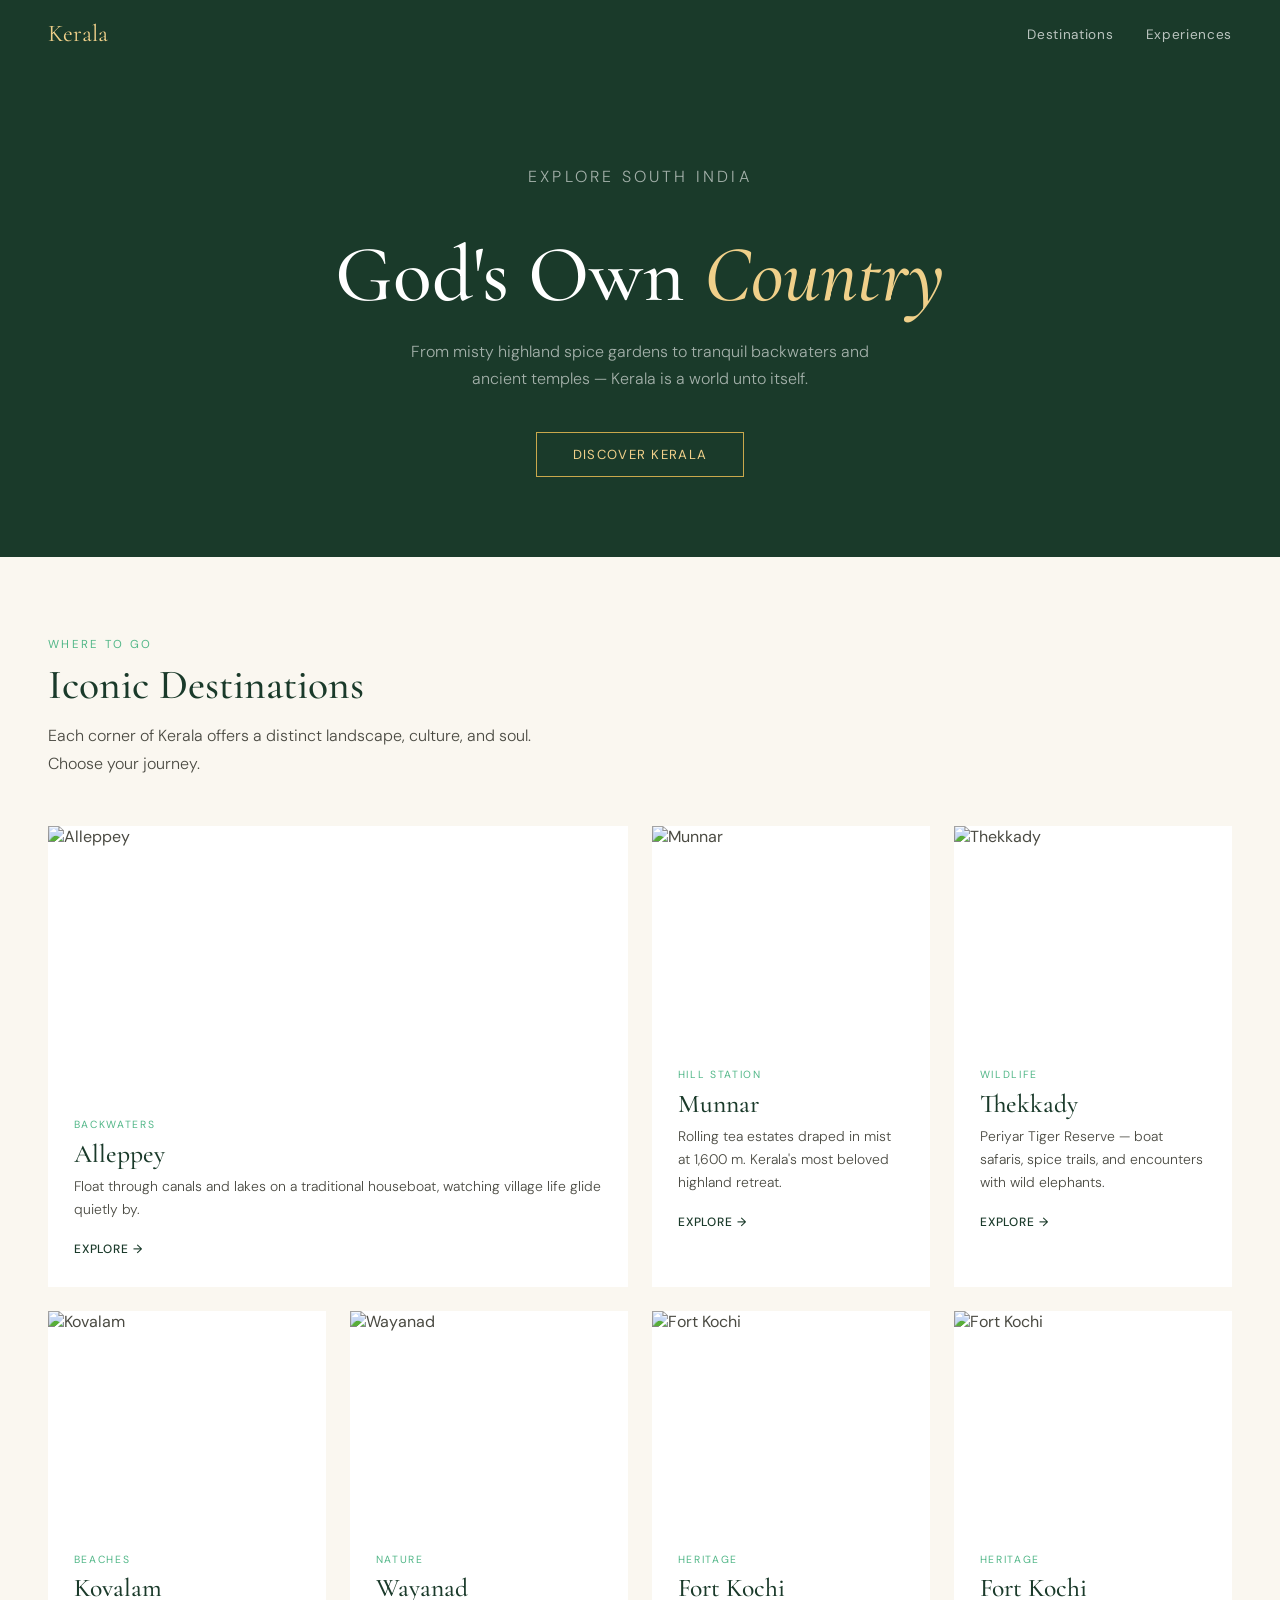
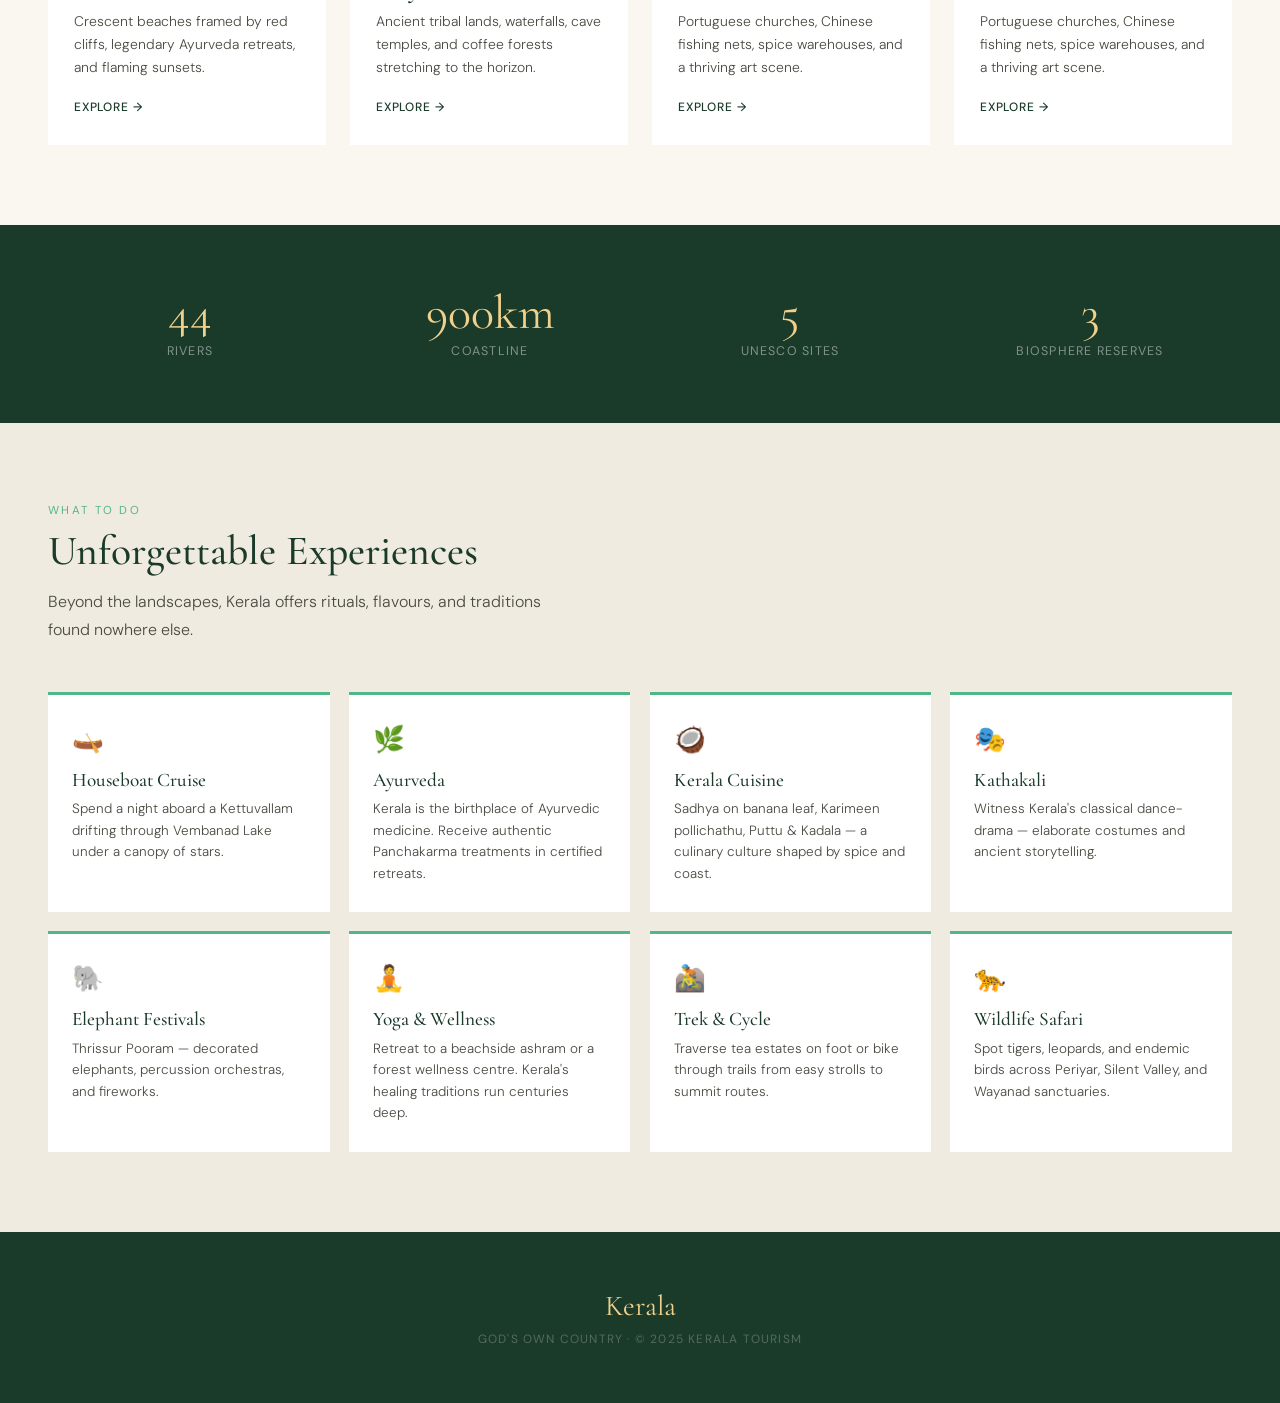
==== index.html @ 3bf25008 "changes made" ====
<!DOCTYPE html>
<html lang="en">
<head>
  <meta charset="UTF-8" />
  <meta name="viewport" content="width=device-width, initial-scale=1.0" />
  <title>Kerala Tourism</title>

  <!-- Google Fonts — two fonts used throughout the site -->
  <link href="https://fonts.googleapis.com/css2?family=Cormorant+Garamond:ital,wght@0,500;1,500&family=DM+Sans:wght@300;400;500&display=swap" rel="stylesheet" />
    <link rel="stylesheet" href="style.css">
  <link href="https://fonts.googleapis.com/css2?family=Noto+Sans+Malayalam&display=swap" rel="stylesheet">
  
</head>
<body>


<!-- ═══════════════════════════════════════════
     HOME PAGE
     Everything the user sees first.
     Hidden when a destination card is clicked.
═══════════════════════════════════════════ -->
<div id="home">

  <!-- NAVBAR ──────────────────────────────── -->
  <nav class="navbar">
    <div class="logo">Kerala</div>
    <ul class="nav-links">
      <li><a href="#destinations">Destinations</a></li>
      <li><a href="#experiences">Experiences</a></li>
    </ul>
  </nav>

  <!-- HERO ─────────────────────────────────
       To change the heading text, edit the
       h1 tag below.
  ────────────────────────────────────────── -->
  <div class="hero">
    <p class="hero-label"> EXPLORE SOUTH INDIA</p>
    <h1>God's Own <em>Country</em></h1>
    <p>From misty highland spice gardens to tranquil backwaters and ancient temples — Kerala is a world unto itself.</p>
    <a href="#destinations" class="hero-btn">DISCOVER KERALA</a>
  </div>

  <!-- DESTINATIONS ─────────────────────────
       Each <a class="card"> is one place.
       onclick="open('alleppey')" links it to
       the detail page with id="alleppey".
  ────────────────────────────────────────── -->
  <div class="section" id="destinations">
    <p class="section-label">Where to go</p>
    <h2>Iconic Destinations</h2>
    <p class="section-desc">Each corner of Kerala offers a distinct landscape, culture, and soul. Choose your journey.</p>

    <div class="card-grid">

      <!-- Card 1 — Alleppey (featured, spans 2 columns) -->
      <a class="card" href="#" onclick="openDetail('alleppey'); return false;">
        <img src="https://images.unsplash.com/photo-1602216056096-3b40cc0c9944?w=900&q=80" alt="Alleppey" />
        <div class="card-text">
          <span class="card-tag">Backwaters</span>
          <h3>Alleppey</h3>
          <p>Float through canals and lakes on a traditional houseboat, watching village life glide quietly by.</p>
          <span class="card-link">Explore →</span>
        </div>
      </a>

      <!-- Card 2 — Munnar -->
      <a class="card" href="#" onclick="openDetail('munnar'); return false;">
        <img src="https://images.unsplash.com/photo-1723709431768-d749b0d814b9?q=80&w=1470&auto=format&fit=crop&ixlib=rb-4.1.0&ixid=M3wxMjA3fDB8MHxwaG90by1wYWdlfHx8fGVufDB8fHx8fA%3D%3D" alt="Munnar" />
        <div class="card-text">
          <span class="card-tag">Hill Station</span>
          <h3>Munnar</h3>
          <p>Rolling tea estates draped in mist at 1,600 m. Kerala's most beloved highland retreat.</p>
          <span class="card-link">Explore →</span>
        </div>
      </a>

      <!-- Card 3 — Thekkady -->
      <a class="card" href="#" onclick="openDetail('thekkady'); return false;">
        <img src="https://images.unsplash.com/photo-1540553016722-983e48a2cd10?w=700&q=80" alt="Thekkady" />
        <div class="card-text">
          <span class="card-tag">Wildlife</span>
          <h3>Thekkady</h3>
          <p>Periyar Tiger Reserve — boat safaris, spice trails, and encounters with wild elephants.</p>
          <span class="card-link">Explore →</span>
        </div>
      </a>

      <!-- Card 4 — Kovalam -->
      <a class="card" href="#" onclick="openDetail('kovalam'); return false;">
        <img src="https://images.unsplash.com/photo-1506905925346-21bda4d32df4?w=700&q=80" alt="Kovalam" />
        <div class="card-text">
          <span class="card-tag">Beaches</span>
          <h3>Kovalam</h3>
          <p>Crescent beaches framed by red cliffs, legendary Ayurveda retreats, and flaming sunsets.</p>
          <span class="card-link">Explore →</span>
        </div>
      </a>

      <!-- Card 5 — Wayanad -->
      <a class="card" href="#" onclick="openDetail('wayanad'); return false;">
        <img src="https://www.google.com/url?sa=t&source=web&rct=j&url=https%3A%2F%2Fwww.keralatourism.org%2Fwayanad%2Fwayanad.php&ved=0CBYQjRxqFwoTCJDWvOnbl5QDFQAAAAAdAAAAABAG&opi=89978449" alt="Wayanad" />
        <div class="card-text">
          <span class="card-tag">Nature</span>
          <h3>Wayanad</h3>
          <p>Ancient tribal lands, waterfalls, cave temples, and coffee forests stretching to the horizon.</p>
          <span class="card-link">Explore →</span>
        </div>
      </a>

      <!-- Card 6 — Fort Kochi -->
      <a class="card" href="#" onclick="openDetail('fort-kochi'); return false;">
        <img src="https://images.unsplash.com/photo-1558618666-fcd25c85cd64?w=700&q=80" alt="Fort Kochi" />
        <div class="card-text">
          <span class="card-tag">Heritage</span>
          <h3>Fort Kochi</h3>
          <p>Portuguese churches, Chinese fishing nets, spice warehouses, and a thriving art scene.</p>
          <span class="card-link">Explore →</span>
        </div>
      </a>

      <!-- New card -->
       <a class="card" href="#" onclick="openDetail('fort-kochi'); return false;">
        <img src="https://images.unsplash.com/photo-1558618666-fcd25c85cd64?w=700&q=80" alt="Fort Kochi" />
        <div class="card-text">
          <span class="card-tag">Heritage</span>
          <h3>Fort Kochi</h3>
          <p>Portuguese churches, Chinese fishing nets, spice warehouses, and a thriving art scene.</p>
          <span class="card-link">Explore →</span>
        </div>
      </a>

    </div>
  </div><!-- end #destinations -->


  <!-- STATS STRIP ──────────────────────────
       To change a stat, just edit the
       .stat-num and .stat-name text below.
  ────────────────────────────────────────── -->
  <div class="stats">
    <div>
      <div class="stat-num">44</div>
      <div class="stat-name">Rivers</div>
    </div>
    <div>
      <div class="stat-num">900km</div>
      <div class="stat-name">Coastline</div>
    </div>
    <div>
      <div class="stat-num">5</div>
      <div class="stat-name">UNESCO Sites</div>
    </div>
    <div>
      <div class="stat-num">3</div>
      <div class="stat-name">Biosphere Reserves</div>
    </div>
  </div>


  <!-- EXPERIENCES ──────────────────────────
       To add a new experience, copy one
       <div class="exp-card"> and paste it.
  ────────────────────────────────────────── -->
  <div class="section" id="experiences" style="background: var(--off-white);">
    <p class="section-label">What to do</p>
    <h2>Unforgettable Experiences</h2>
    <p class="section-desc">Beyond the landscapes, Kerala offers rituals, flavours, and traditions found nowhere else.</p>

    <div class="exp-grid">

      <div class="exp-card">
        <span class="exp-icon">🛶</span>
        <h3>Houseboat Cruise</h3>
        <p>Spend a night aboard a Kettuvallam drifting through Vembanad Lake under a canopy of stars.</p>
      </div>

      <div class="exp-card">
        <span class="exp-icon">🌿</span>
        <h3>Ayurveda</h3>
        <p>Kerala is the birthplace of Ayurvedic medicine. Receive authentic Panchakarma treatments in certified retreats.</p>
      </div>

      <div class="exp-card">
        <span class="exp-icon">🥥</span>
        <h3>Kerala Cuisine</h3>
        <p>Sadhya on banana leaf, Karimeen pollichathu, Puttu & Kadala — a culinary culture shaped by spice and coast.</p>
      </div>

      <div class="exp-card">
        <span class="exp-icon">🎭</span>
        <h3>Kathakali</h3>
        <p>Witness Kerala's classical dance-drama — elaborate costumes and ancient storytelling.</p>
      </div>

      <div class="exp-card">
        <span class="exp-icon">🐘</span>
        <h3>Elephant Festivals</h3>
        <p>Thrissur Pooram — decorated elephants, percussion orchestras, and fireworks.</p>
      </div>

      <div class="exp-card">
        <span class="exp-icon">🧘</span>
        <h3>Yoga & Wellness</h3>
        <p>Retreat to a beachside ashram or a forest wellness centre. Kerala's healing traditions run centuries deep.</p>
      </div>

      <div class="exp-card">
        <span class="exp-icon">🚵</span>
        <h3>Trek & Cycle</h3>
        <p>Traverse tea estates on foot or bike through trails from easy strolls to summit routes.</p>
      </div>

      <div class="exp-card">
        <span class="exp-icon">🐆</span>
        <h3>Wildlife Safari</h3>
        <p>Spot tigers, leopards, and endemic birds across Periyar, Silent Valley, and Wayanad sanctuaries.</p>
      </div>

    </div>
  </div><!-- end #experiences -->


  <!-- FOOTER ──────────────────────────────── -->
  <footer>
    <div class="footer-logo">Kerala</div>
    <p>God's Own Country · © 2025 Kerala Tourism</p>
  </footer>

</div><!-- end #home -->


<!-- ═══════════════════════════════════════════
     DETAIL PAGES
     One per destination. All hidden by default.
     openDetail() adds the "open" class to show one.
     closeDetail() removes it to hide it.

     HOW TO EDIT A DESTINATION:
       1. Find the <div class="detail" id="NAME"> below
       2. Change the background-image URL for a new photo
       3. Edit the heading, intro text, spec-cards, or tips
═══════════════════════════════════════════ -->


<!-- ── ALLEPPEY ── -->
<div class="detail" id="alleppey">

  <div class="detail-banner">
    <!-- Change this URL to use a different photo -->
    <div class="detail-banner-photo" style="background-image: url('https://images.unsplash.com/photo-1602216056096-3b40cc0c9944?w=1400&q=85');"></div>
    <button class="back-btn" onclick="closeDetail()">← Back</button>
    <div class="banner-text">
      <p class="banner-tag">Backwaters · Alappuzha</p>
     <span class="malayalam" data-text="ആലപ്പുഴ">Alleppey</span><br>
      <p>The Venice of the East</p>
    </div>
  </div>

  <div class="detail-content">
    <p class="detail-intro">Alleppey is Kerala's backwater jewel — a slow, shimmering world of canals, paddy fields, and coconut groves where the pace of life is governed by water. Board a traditional houseboat and let the stillness wash over you.</p>

    <h2>What makes Alleppey special</h2>

    <div class="spec-grid">

      <div class="spec-card">
        <span class="spec-icon">🛶</span>
        <h3>Houseboat Stays</h3>
        <p>Spend the night on a Kettuvallam — a rice boat converted into a floating villa with bedrooms and a sun deck.</p>
      </div>

      <div class="spec-card">
        <span class="spec-icon">🚣</span>
        <h3>Nehru Trophy Boat Race</h3>
        <p>Held every August, this iconic snake boat race draws massive crowds across Vembanad Lake.</p>
      </div>

      <div class="spec-card">
        <span class="spec-icon">🌾</span>
        <h3>Kuttanad Paddy Fields</h3>
        <p>One of the few places on earth where farming occurs below sea level. Vast emerald-green paddies.</p>
      </div>

      <div class="spec-card">
        <span class="spec-icon">🐦</span>
        <h3>Bird Watching</h3>
        <p>Pathiramanal Island in Vembanad is a sanctuary for kingfishers, egrets, and Indian darters.</p>
      </div>

      <div class="spec-card">
        <span class="spec-icon">🌅</span>
        <h3>Sunset Cruises</h3>
        <p>Drift through canals at dusk as the sky turns amber and the water mirrors a thousand shades of gold.</p>
      </div>

      <div class="spec-card">
        <span class="spec-icon">🥥</span>
        <h3>Fresh Backwater Cuisine</h3>
        <p>Karimeen pollichathu in banana leaf, fresh prawns, and coconut-laced curries are the local staples.</p>
      </div>

    </div>

    <div class="tips-box">
      <h3>Travel Tips</h3>
      <ul>
        <li>Best time: October to February. August is great for the Nehru Trophy Boat Race.</li>
        <li>Book houseboats through ATDC for authentic, fair-priced options.</li>
        <li>Hire a country boat for narrow canals — houseboats can't reach the prettiest spots.</li>
        <li>Nearest airport: Cochin International Airport, 84 km away.</li>
      </ul>
    </div>
  </div>

</div><!-- end #alleppey -->


<!-- ── MUNNAR ── -->
<div class="detail" id="munnar">

  <div class="detail-banner">
    <div class="detail-banner-photo" style="background-image: url('https://images.unsplash.com/photo-1591609864468-5c694a9d4e1e?w=1400&q=85');"></div>
    <button class="back-btn" onclick="closeDetail()">← Back</button>
    <div class="banner-text">
      <p class="banner-tag">Hill Station · Idukki</p>
      <h1>Munnar</h1>
      <p>Where Tea Meets the Clouds</p>
    </div>
  </div>

  <div class="detail-content">
    <p class="detail-intro">Munnar sits at 1,600 metres, draped in an endless quilt of tea gardens. The cool air carries the scent of cardamom, the slopes are an impossible shade of green, and misty mornings feel almost magical.</p>

    <h2>What makes Munnar special</h2>

    <div class="spec-grid">

      <div class="spec-card">
        <span class="spec-icon">🍵</span>
        <h3>Tea Estates & Factories</h3>
        <p>Walk through KDHP tea gardens and visit working factories to see the full journey from leaf to cup.</p>
      </div>

      <div class="spec-card">
        <span class="spec-icon">🌸</span>
        <h3>Neelakurinji Blooms</h3>
        <p>Once every 12 years, the hills turn violet with Neelakurinji flowers — a truly rare sight.</p>
      </div>

      <div class="spec-card">
        <span class="spec-icon">🦌</span>
        <h3>Eravikulam National Park</h3>
        <p>Home to the endangered Nilgiri Tahr, with some of the best high-altitude trekking in South India.</p>
      </div>

      <div class="spec-card">
        <span class="spec-icon">💧</span>
        <h3>Attukal Waterfalls</h3>
        <p>Seasonal waterfalls that surge dramatically during monsoon, cutting through forested hillsides.</p>
      </div>

      <div class="spec-card">
        <span class="spec-icon">🌿</span>
        <h3>Spice Gardens</h3>
        <p>Guided tours through cardamom, pepper, and cinnamon gardens — the spices that put Kerala on the map.</p>
      </div>

      <div class="spec-card">
        <span class="spec-icon">🏕️</span>
        <h3>Top Station Viewpoint</h3>
        <p>At 1,880 m, sweeping views over the Tamil Nadu plains. On clear mornings visibility stretches for miles.</p>
      </div>

    </div>

    <div class="tips-box">
      <h3>Travel Tips</h3>
      <ul>
        <li>Best time: September to May. Avoid July–August for landslide risk.</li>
        <li>Carry a jacket — nights can drop to 8–10°C even in winter.</li>
        <li>Buy fresh tea directly from the KDHP factory shop.</li>
        <li>Nearest airport: Cochin International Airport, 130 km away.</li>
      </ul>
    </div>
  </div>

</div><!-- end #munnar -->


<!-- ── THEKKADY ── -->
<div class="detail" id="thekkady">

  <div class="detail-banner">
    <div class="detail-banner-photo" style="background-image: url('https://images.unsplash.com/photo-1540553016722-983e48a2cd10?w=1400&q=85');"></div>
    <button class="back-btn" onclick="closeDetail()">← Back</button>
    <div class="banner-text">
      <p class="banner-tag">Wildlife · Idukki</p>
      <h1>Thekkady</h1>
      <p>Into the Heart of Periyar</p>
    </div>
  </div>

  <div class="detail-content">
    <p class="detail-intro">Thekkady is the gateway to Periyar Tiger Reserve — one of India's finest wildlife sanctuaries. Dense forests, spice plantations, and the shimmering Periyar Lake all teem with life.</p>

    <h2>What makes Thekkady special</h2>

    <div class="spec-grid">

      <div class="spec-card">
        <span class="spec-icon">🐘</span>
        <h3>Periyar Lake Boat Safari</h3>
        <p>Glide through the sanctuary as elephants wade in and tigers occasionally emerge at the bank.</p>
      </div>

      <div class="spec-card">
        <span class="spec-icon">🐯</span>
        <h3>Tiger Trail Trek</h3>
        <p>An overnight trek inside the reserve with trained tribal guides — Kerala's most immersive wildlife experience.</p>
      </div>

      <div class="spec-card">
        <span class="spec-icon">🌶️</span>
        <h3>Spice Village Tours</h3>
        <p>Kumily town is Kerala's spice capital. Walk through cardamom and pepper estates with local guides.</p>
      </div>

      <div class="spec-card">
        <span class="spec-icon">🎪</span>
        <h3>Kalaripayattu Shows</h3>
        <p>Watch Kerala's ancient martial art performed live — acrobatic, hypnotic, and thousands of years old.</p>
      </div>

      <div class="spec-card">
        <span class="spec-icon">🪵</span>
        <h3>Bamboo Rafting</h3>
        <p>Float through interior forest on bamboo rafts with naturalist guides. Serene and unforgettable.</p>
      </div>

      <div class="spec-card">
        <span class="spec-icon">🐦</span>
        <h3>Birdwatching</h3>
        <p>Over 260 species recorded, including Malabar Trogon, Great Hornbill, and the Indian Pitta.</p>
      </div>

    </div>

    <div class="tips-box">
      <h3>Travel Tips</h3>
      <ul>
        <li>Book boat safaris early — the 7am slot offers the best wildlife sightings.</li>
        <li>Tiger Trail permits must be booked weeks in advance through Kerala Forest Dept.</li>
        <li>Best season: October to April.</li>
        <li>Nearest airport: Madurai (Tamil Nadu), 140 km; Cochin, 190 km.</li>
      </ul>
    </div>
  </div>

</div><!-- end #thekkady -->


<!-- ── KOVALAM ── -->
<div class="detail" id="kovalam">

  <div class="detail-banner">
    <div class="detail-banner-photo" style="background-image: url('https://images.unsplash.com/photo-1506905925346-21bda4d32df4?w=1400&q=85');"></div>
    <button class="back-btn" onclick="closeDetail()">← Back</button>
    <div class="banner-text">
      <p class="banner-tag">Beaches · Thiruvananthapuram</p>
      <h1>Kovalam</h1>
      <p>Kerala's Jewel Coast</p>
    </div>
  </div>

  <div class="detail-content">
    <p class="detail-intro">Kovalam's three crescent beaches offer calm swimming waters, dramatic red cliff sunsets, and world-class Ayurvedic wellness centres all in one place.</p>

    <h2>What makes Kovalam special</h2>

    <div class="spec-grid">

      <div class="spec-card">
        <span class="spec-icon">🌊</span>
        <h3>Lighthouse Beach</h3>
        <p>The most popular stretch, guarded by a working red-and-white lighthouse. Safe swimming and a lively promenade.</p>
      </div>

      <div class="spec-card">
        <span class="spec-icon">🌿</span>
        <h3>Ayurveda Retreats</h3>
        <p>Kerala's highest concentration of authentic Ayurvedic resorts. 7–21 day Panchakarma programmes available.</p>
      </div>

      <div class="spec-card">
        <span class="spec-icon">🏄</span>
        <h3>Surfing</h3>
        <p>November to March brings consistent swells ideal for beginner and intermediate surfers.</p>
      </div>

      <div class="spec-card">
        <span class="spec-icon">🐟</span>
        <h3>Fresh Seafood</h3>
        <p>Choose your fish from the morning catch and have it grilled at a beach shack. Kerala masala fish fry is exceptional.</p>
      </div>

      <div class="spec-card">
        <span class="spec-icon">🏛️</span>
        <h3>Padmanabhaswamy Temple</h3>
        <p>17 km away — the wealthiest temple on earth, with stunning Dravidian architecture.</p>
      </div>

      <div class="spec-card">
        <span class="spec-icon">🌅</span>
        <h3>Vizhinjam Rock Cave</h3>
        <p>8th-century rock-cut cave temple carved into a cliff face near the beach. An unexpected ancient gem.</p>
      </div>

    </div>

    <div class="tips-box">
      <h3>Travel Tips</h3>
      <ul>
        <li>Best season: October to March. Avoid monsoon — currents make swimming dangerous.</li>
        <li>Red flags on the beach mean no swimming — always follow lifeguard warnings.</li>
        <li>Book Ayurveda programmes with AYUSH-certified resorts to avoid scams.</li>
        <li>Nearest airport: Trivandrum International Airport, just 13 km away.</li>
      </ul>
    </div>
  </div>

</div><!-- end #kovalam -->


<!-- ── WAYANAD ── -->
<div class="detail" id="wayanad">

  <div class="detail-banner">
    <div class="detail-banner-photo" style="background-image: url('https://images.unsplash.com/photo-1564501049412-61c2a3083791?w=1400&q=85');"></div>
    <button class="back-btn" onclick="closeDetail()">← Back</button>
    <div class="banner-text">
      <p class="banner-tag">Nature · Northern Kerala</p>
      <span class="malayalam" data-text="വയനാട്">Wayanad</span><br>
      <p>The Green Sanctuary</p>
    </div>
  </div>

  <div class="detail-content">
    <p class="detail-intro">Wayanad is Kerala's northern secret — evergreen forests, tribal hamlets, prehistoric cave temples, cascading waterfalls, and coffee-scented air. Less touristed than Munnar, more raw, more real.</p>

    <h2>What makes Wayanad special</h2>

    <div class="spec-grid">

      <div class="spec-card">
        <span class="spec-icon">🦋</span>
        <h3>Chembra Peak Trek</h3>
        <p>Kerala's highest trekking peak at 2,100 m, famous for the heart-shaped lake near the summit.</p>
      </div>

      <div class="spec-card">
        <span class="spec-icon">🏛️</span>
        <h3>Edakkal Caves</h3>
        <p>Neolithic rock carvings 6,000 years old, etched into cave walls above a mist-shrouded valley.</p>
      </div>

      <div class="spec-card">
        <span class="spec-icon">💦</span>
        <h3>Soochipara Waterfalls</h3>
        <p>A three-tiered waterfall plunging into a natural pool surrounded by dense forest.</p>
      </div>

      <div class="spec-card">
        <span class="spec-icon">☕</span>
        <h3>Coffee & Spice Estates</h3>
        <p>Wayanad produces some of India's finest coffee. Stay in a plantation homestay and wake to fresh bloom scents.</p>
      </div>

      <div class="spec-card">
        <span class="spec-icon">🐘</span>
        <h3>Wayanad Wildlife Sanctuary</h3>
        <p>Part of one of South Asia's largest biosphere reserves. Elephant corridors cross the entire district.</p>
      </div>

      <div class="spec-card">
        <span class="spec-icon">🏡</span>
        <h3>Tribal Homestays</h3>
        <p>Stay with Kurichiya or Paniya tribal communities and learn about traditional forest knowledge and cooking.</p>
      </div>

    </div>

    <div class="tips-box">
      <h3>Travel Tips</h3>
      <ul>
        <li>Best time: October to May. Monsoon makes trails slippery but forests look extraordinary.</li>
        <li>Chembra Peak requires a forest department permit — get it at Meppadi range office early morning.</li>
        <li>Best explored by car or bike — distances between attractions are significant.</li>
        <li>Nearest airport: Calicut International Airport (Kozhikode), 85 km away.</li>
      </ul>
    </div>
  </div>

</div><!-- end #wayanad -->


<!-- ── FORT KOCHI ── -->
<div class="detail" id="fort-kochi">

  <div class="detail-banner">
    <div class="detail-banner-photo" style="background-image: url('https://images.unsplash.com/photo-1558618666-fcd25c85cd64?w=1400&q=85');"></div>
    <button class="back-btn" onclick="closeDetail()">← Back</button>
    <div class="banner-text">
      <p class="banner-tag">Heritage · Ernakulam</p>
      <h1>Fort Kochi</h1>
      <p>Where Cultures Converge</p>
    </div>
  </div>

  <div class="detail-content">
    <p class="detail-intro">Fort Kochi is Kerala's most cosmopolitan corner — a peninsula shaped by Arab, Portuguese, Dutch, and British presence. Cobbled lanes, colonial villas, ancient synagogues, Chinese fishing nets, and a world-class art scene all coexist here.</p>

    <h2>What makes Fort Kochi special</h2>

    <div class="spec-grid">

      <div class="spec-card">
        <span class="spec-icon">🎣</span>
        <h3>Chinese Fishing Nets</h3>
        <p>The iconic cantilevered nets silhouetted against Arabian Sea sunsets — the defining image of Kerala's coast.</p>
      </div>

      <div class="spec-card">
        <span class="spec-icon">⛪</span>
        <h3>St. Francis Church</h3>
        <p>India's oldest European church (1503), built by the Portuguese. Vasco da Gama was once buried here.</p>
      </div>

      <div class="spec-card">
        <span class="spec-icon">🎨</span>
        <h3>Kochi-Muziris Biennale</h3>
        <p>Asia's largest contemporary art festival, held every two years across Fort Kochi's heritage buildings.</p>
      </div>

      <div class="spec-card">
        <span class="spec-icon">🕍</span>
        <h3>Paradesi Synagogue</h3>
        <p>The oldest active synagogue in the Commonwealth (1568). Hand-painted Chinese tiles cover the floor.</p>
      </div>

      <div class="spec-card">
        <span class="spec-icon">🌶️</span>
        <h3>Spice Markets</h3>
        <p>The warehouses of Mattancherry still trade in pepper, cardamom, and cinnamon.</p>
      </div>

      <div class="spec-card">
        <span class="spec-icon">🎭</span>
        <h3>Kerala Folklore Museum</h3>
        <p>Three storeys housing over 4,000 artefacts representing Kerala's tribal, folk, and classical art heritage.</p>
      </div>

    </div>

    <div class="tips-box">
      <h3>Travel Tips</h3>
      <ul>
        <li>Best explored on foot or by rented bicycle — lanes are narrow and distances are small.</li>
        <li>Take the ferry from Ernakulam Jetty for a scenic 10-minute crossing.</li>
        <li>Kathakali performances are held nightly at Kerala Kathakali Centre — book ahead in season.</li>
        <li>Nearest airport: Cochin International Airport, 35 km away.</li>
      </ul>
    </div>
  </div>

</div><!-- end #fort-kochi -->


<!-- ═══════════════════════════════════════════
     JAVASCRIPT
     Just two functions:

     openDetail(id)
       — hides the home page
       — shows the detail page with that id

     closeDetail()
       — hides all detail pages
       — shows the home page again
═══════════════════════════════════════════ -->
<script>

  // Called when a destination card is clicked
  function openDetail(id) {
    // Hide the home page
    document.getElementById('home').classList.add('hidden');

    // Make sure all detail pages are closed first
    document.querySelectorAll('.detail').forEach(function(page) {
      page.classList.remove('open');
    });

    // Open only the one that was clicked
    document.getElementById(id).classList.add('open');

    // Jump to the top of the page
    window.scrollTo(0, 0);
  }

  // Called when the "← Back" button is clicked
  function closeDetail() {
    // Close all detail pages
    document.querySelectorAll('.detail').forEach(function(page) {
      page.classList.remove('open');
    });

    // Show the home page again
    document.getElementById('home').classList.remove('hidden');

    // Jump to the top of the page
    window.scrollTo(0, 0);
  }

</script>

</body>
</html>
---- style.css ----
/* ─────────────────────────────────────────
       COLOUR PALETTE
       Change these values to re-colour the site.
       Every colour used below comes from here.
    ───────────────────────────────────────── */
    :root {
      --dark-green : #1a3a2a;
      --light-green: #52b788;
      --gold       : #c9a84c;
      --pale-gold  : #f0d08a;
      --cream      : #faf7f0;
      --off-white  : #f0ebe0;
      --white      : #ffffff;
      --grey-text  : #4a4a42;
    }

    /* ─────────────────────────────────────────
       RESET
       Removes default browser spacing so things
       look the same in every browser.
    ───────────────────────────────────────── */
    * {
      box-sizing: border-box;
      margin: 0;
      padding: 0;
    }

    /* ─────────────────────────────────────────
       BASE STYLES
       Applied to the whole page.
    ───────────────────────────────────────── */
    body {
      font-family: 'DM Sans', sans-serif;
      background: var(--cream);
      color: var(--grey-text);
    }

    /* Makes scroll smooth haha */
    html{
      scroll-behavior: smooth;
    }

    /* All headings use the fancy serif font */
    h1, h2, h3 {
      font-family: 'Cormorant Garamond', serif;
      font-weight: 500;
      color: var(--dark-green);
    }

    /* ─────────────────────────────────────────
       NAVBAR
       The bar fixed to the top of the page.
    ───────────────────────────────────────── */
    .navbar {
      background: var(--dark-green);
      padding: 1.2rem 3rem;
      display: flex;                   /* puts logo and links side by side */
      align-items: center;
      justify-content: space-between;  /* logo on left, links on right */
    }

    /* The "Kerala" text on the left */
    .logo {
      font-family: 'Cormorant Garamond', serif;
      font-size: 1.5rem;
      color: var(--pale-gold);
    }

    /* The nav links on the right */
    .nav-links {
      list-style: none;
      display: flex;
      gap: 2rem;
    }

    .nav-links a {
      color: rgba(255, 255, 255, 0.7);
      text-decoration: none;
      font-size: 0.85rem;
      letter-spacing: 0.05em;
    }

    .nav-links a:hover {
      color: var(--pale-gold);
    }

    /* ─────────────────────────────────────────
       HERO SECTION
       The big opening banner.
    ───────────────────────────────────────── */
    .hero {
      background: var(--dark-green);
      text-align: center;
      padding: 6rem 2rem 5rem;
    }

    /* Small label above the main heading */
    .hero-label {
      font-size: 0.78rem;
      letter-spacing: 0.2em;
      color: var(--gold);
      margin-bottom: 1rem;
    }

    .hero h1 {
      font-size: 5rem;
      color: var(--white);
      line-height: 1.1;
      margin-bottom: 1.2rem;
    }

    /* The italic golden word inside the heading */
    .hero h1 em {
      font-style: italic;
      color: var(--pale-gold);
    }

    .hero p {
      color: rgba(255, 255, 255, 0.6);
      font-size: 1rem;
      font-weight: 300;
      max-width: 460px;
      margin: 0 auto 2.5rem;
      line-height: 1.7;
    }

    /* The "Discover Kerala" button */
    .hero-btn {
      display: inline-block;
      padding: 0.8rem 2.2rem;
      border: 1px solid var(--gold);
      color: var(--pale-gold);
      text-decoration: none;
      font-size: 0.82rem;
      letter-spacing: 0.1em;
    }

    .hero-btn:hover {
      background: var(--gold);
      color: var(--dark-green);
    }

    /* ─────────────────────────────────────────
       SECTION WRAPPER
       A padded box used by Destinations and
       Experiences sections.
    ───────────────────────────────────────── */
    .section {
      padding: 5rem 3rem;
    }

    /* Small green label above section headings */
    .section-label {
      font-size: 0.72rem;
      letter-spacing: 0.2em;
      text-transform: uppercase;
      color: var(--light-green);
      margin-bottom: 0.5rem;
    }

    .section h2 {
      font-size: 2.6rem;
      margin-bottom: 0.75rem;
    }

    /* The paragraph right below the section heading */
    .section-desc {
      font-size: 1rem;
      font-weight: 300;
      max-width: 500px;
      line-height: 1.75;
      margin-bottom: 3rem;
    }

    /* ─────────────────────────────────────────
       DESTINATION CARDS
       A 3-column grid of clickable place cards.
    ───────────────────────────────────────── */
    .card-grid {
      display: grid;
      grid-template-columns: repeat(4, 1fr);  /* 4 equal columns */
      gap: 1.5rem;
    }

    /* The first card spans 2 columns to look bigger / featured */
    .card-grid .card:first-child {
      grid-column: span 2;
    }

    /* Each individual card */
    .card {
      background: var(--white);
      text-decoration: none;  /* removes underline from the <a> tag */
      color: inherit;          /* uses the body text colour, not blue link colour */
      display: block;
      cursor: pointer;
      transition: transform 0.25s, box-shadow 0.25s;  /* smooth hover animation */
    }

    .card:hover {
      transform: translateY(-5px);                        /* lifts the card up */
      box-shadow: 0 16px 40px rgba(0, 0, 0, 0.12);       /* adds a shadow */
    }

    /* Photo inside each card */
    .card img {
      width: 100%;
      height: 220px;
      object-fit: cover;   /* crops the image to fill the box neatly */
      display: block;
    }

    /* The featured first card gets a taller photo */
    .card-grid .card:first-child img {
      height: 270px;
    }

    /* Text area below the photo */
    .card-text {
      padding: 1.4rem 1.6rem 1.8rem;
    }

    /* Small coloured category label e.g. "Backwaters" */
    .card-tag {
      font-size: 0.65rem;
      letter-spacing: 0.16em;
      text-transform: uppercase;
      color: var(--light-green);
      display: block;
      margin-bottom: 0.4rem;
    }

    .card-text h3 {
      font-size: 1.6rem;
      margin-bottom: 0.4rem;
    }

    .card-text p {
      font-size: 0.87rem;
      font-weight: 300;
      line-height: 1.65;
      margin-bottom: 1rem;
    }

    /* "Explore →" text at the bottom of each card */
    .card-link {
      font-size: 0.75rem;
      letter-spacing: 0.08em;
      text-transform: uppercase;
      color: var(--dark-green);
      font-weight: 500;
    }

    /* ─────────────────────────────────────────
       STATS STRIP
       The 4 numbers section between destinations
       and experiences.
    ───────────────────────────────────────── */
    .stats {
      background: var(--dark-green);
      padding: 4rem 3rem;
      display: grid;
      grid-template-columns: repeat(4, 1fr);  /* 4 equal columns */
      text-align: center;
      gap: 1rem;
    }

    .stat-num {
      font-family: 'Cormorant Garamond', serif;
      font-size: 3rem;
      color: var(--pale-gold);
      line-height: 1;
      margin-bottom: 0.4rem;
    }

    .stat-name {
      font-size: 0.78rem;
      letter-spacing: 0.1em;
      text-transform: uppercase;
      color: rgba(255, 255, 255, 0.45);
    }

    /* ─────────────────────────────────────────
       EXPERIENCE CARDS
       The 8 smaller cards in the Experiences
       section.
    ───────────────────────────────────────── */
    .exp-grid {
      display: grid;
      grid-template-columns: repeat(4, 1fr);  /* 4 columns */
      gap: 1.2rem;
    }

    .exp-card {
      background: var(--white);
      padding: 1.75rem 1.5rem;
      border-top: 3px solid var(--light-green);  /* coloured top border */
      transition: border-color 0.2s, transform 0.2s;
    }

    .exp-card:hover {
      border-color: var(--gold);
      transform: translateY(-4px);
    }

    /* The emoji icon at the top of each exp card */
    .exp-icon {
      font-size: 1.6rem;
      margin-bottom: 0.75rem;
      display: block;
    }

    .exp-card h3 {
      font-size: 1.2rem;
      margin-bottom: 0.4rem;
    }

    .exp-card p {
      font-size: 0.84rem;
      font-weight: 300;
      line-height: 1.6;
    }

    /* ─────────────────────────────────────────
       FOOTER
    ───────────────────────────────────────── */
    footer {
      background: var(--dark-green);
      text-align: center;
      padding: 3.5rem 2rem;
    }

    .footer-logo {
      font-family: 'Cormorant Garamond', serif;
      font-size: 1.8rem;
      color: var(--pale-gold);
      margin-bottom: 0.5rem;
    }

    footer p {
      font-size: 0.75rem;
      color: rgba(255, 255, 255, 0.25);
      letter-spacing: 0.1em;
      text-transform: uppercase;
    }

    /* ─────────────────────────────────────────
       DETAIL PAGES
       Hidden by default. Shown when a card is
       clicked. Each destination has one.
    ───────────────────────────────────────── */

    /* All detail pages are hidden unless they have the .open class */
    .detail {
      display: none;
    }

    .detail.open {
      display: block;
    }

    /* Big photo banner at the top of each detail page */
    .detail-banner {
      height: 55vh;
      min-height: 360px;
      position: relative;      /* needed so child elements can be positioned inside */
      display: flex;
      align-items: flex-end;   /* push text to the bottom of the banner */
      padding: 2.5rem 3rem;
    }

    /* The background photo — sits behind everything else */
    .detail-banner-photo {
      position: absolute;
      inset: 0;                         /* stretches to fill .detail-banner */
      background-size: cover;
      background-position: center;
      filter: brightness(0.5);          /* darkens the photo so text is readable */
    }

    /* Experimental */
      .malayalam {
      font-size: 2.5rem;
      position: relative;
      display: inline-block;
      overflow: hidden;
      color: rgb(254, 254, 254);
      transition: color 0.2s ease;
      padding: 0 10px; /* adds breathing room */
    }

    /* Sliding background */
    .malayalam::after {
      content: '';
      position: absolute;
      left: 0;
      top: 0;
      height: 100%;
      width: 0%;
      background-color: #1a3a2a;
      z-index: -1;
      transition: width 0.3s ease;
    }

    .malayalam:hover::after {
      width: 100%;
    }

    /* Malayalam text layer */
    .malayalam::before {
      content: attr(data-text);
      position: absolute;
      left: 0;
      top: 0;
      width: 100%;
      color: var(--gold);
      transform: translateX(-100%);
      transition: transform 0.3s ease;
    }

    /* Hover text swap */
    .malayalam:hover {
      color: transparent;
    }

    .malayalam:hover::before {
      transform: translateX(0);
    }

    .malayalam:hover::after{
      width: 200px;
      color:var(--light-green)
    }

    /* "← Back" button in the top-left corner */
    .back-btn {
      position: absolute;
      top: 1.5rem;
      left: 3rem;
      background: rgba(0, 0, 0, 0.35);
      color: white;
      border: none;
      padding: 0.5rem 1rem;
      font-family: 'DM Sans', sans-serif;
      font-size: 0.82rem;
      cursor: pointer;
      letter-spacing: 0.06em;
      z-index: 2;               /* sits above the photo */
    }

    .back-btn:hover {
      background: var(--dark-green);
      color: var(--gold);
    }

    /* The heading text at the bottom of the banner */
    .banner-text {
      position: relative;
      z-index: 1;               /* sits above the photo */
    }

    /* Small gold tag e.g. "Backwaters · Alappuzha" */
    .banner-tag {
      font-size: 0.7rem;
      letter-spacing: 0.18em;
      text-transform: uppercase;
      color: var(--gold);
      margin-bottom: 0.4rem;
    }

    .banner-text h1 {
      font-size: 3.5rem;
      color: white;
      line-height: 1.1;
    }

    .banner-text p {
      color: rgba(255, 255, 255, 0.6);
      font-size: 1rem;
      font-weight: 300;
    }

    /* The content area below the photo */
    .detail-content {
      max-width: 1000px;
      margin: 0 auto;
      padding: 3.5rem 3rem;
    }

    /* Opening paragraph */
    .detail-intro {
      font-size: 1.08rem;
      line-height: 1.8;
      font-weight: 300;
      margin-bottom: 2.5rem;
      max-width: 640px;
    }

    .detail-content h2 {
      font-size: 2rem;
      margin-bottom: 1.5rem;
    }

    /* Grid of speciality cards */
    .spec-grid {
      display: grid;
      grid-template-columns: repeat(3, 1fr);
      gap: 1.2rem;
      margin-bottom: 2.5rem;
    }

    .spec-card {
      background: var(--white);
      padding: 1.5rem;
      border-left: 3px solid var(--light-green);  /* green left accent */
    }

    .spec-card:hover{
      background-color: var(--dark-green);
      color: var(--gold);

    transition: 
      transform 0.3s ease,
      box-shadow 0.3s ease,
      background-color 0.3s ease,
      color 0.3s ease;

      box-shadow: 0 0 15px rgba(40, 206, 40, 0.5); /* gold glow */
      }

    .spec-icon {
      font-size: 1.4rem;
      margin-bottom: 0.6rem;
      display: block;
    }

    .spec-card h3 {
      font-size: 1.1rem;
      margin-bottom: 0.35rem;
      color: var(--pale-gold)
    }

    .spec-card p {
      font-size: 0.84rem;
      font-weight: 300;
      line-height: 1.6;
    }

    /* Dark green tips box at the bottom */
    .tips-box {
      background: var(--dark-green);
      padding: 2rem 2.5rem;
      color: white;
    }

    .tips-box h3 {
      font-family: 'Cormorant Garamond', serif;
      font-size: 1.4rem;
      font-weight: 500;
      color: var(--pale-gold);
      margin-bottom: 1rem;
    }

    .tips-box ul {
      list-style: none;
    }

    .tips-box li {
      font-size: 0.87rem;
      color: rgba(255, 255, 255, 0.7);
      padding: 0.3rem 0 0.3rem 1.2rem;
      position: relative;
      line-height: 1.5;
    }

    /* The "—" dash before each tip */
    .tips-box li::before {
      content: '—';
      position: absolute;
      left: 0;
      color: var(--gold);
    }

    /* ─────────────────────────────────────────
       UTILITY
       A simple class to hide any element.
    ───────────────────────────────────────── */
    .hidden {
      display: none !important;
    }
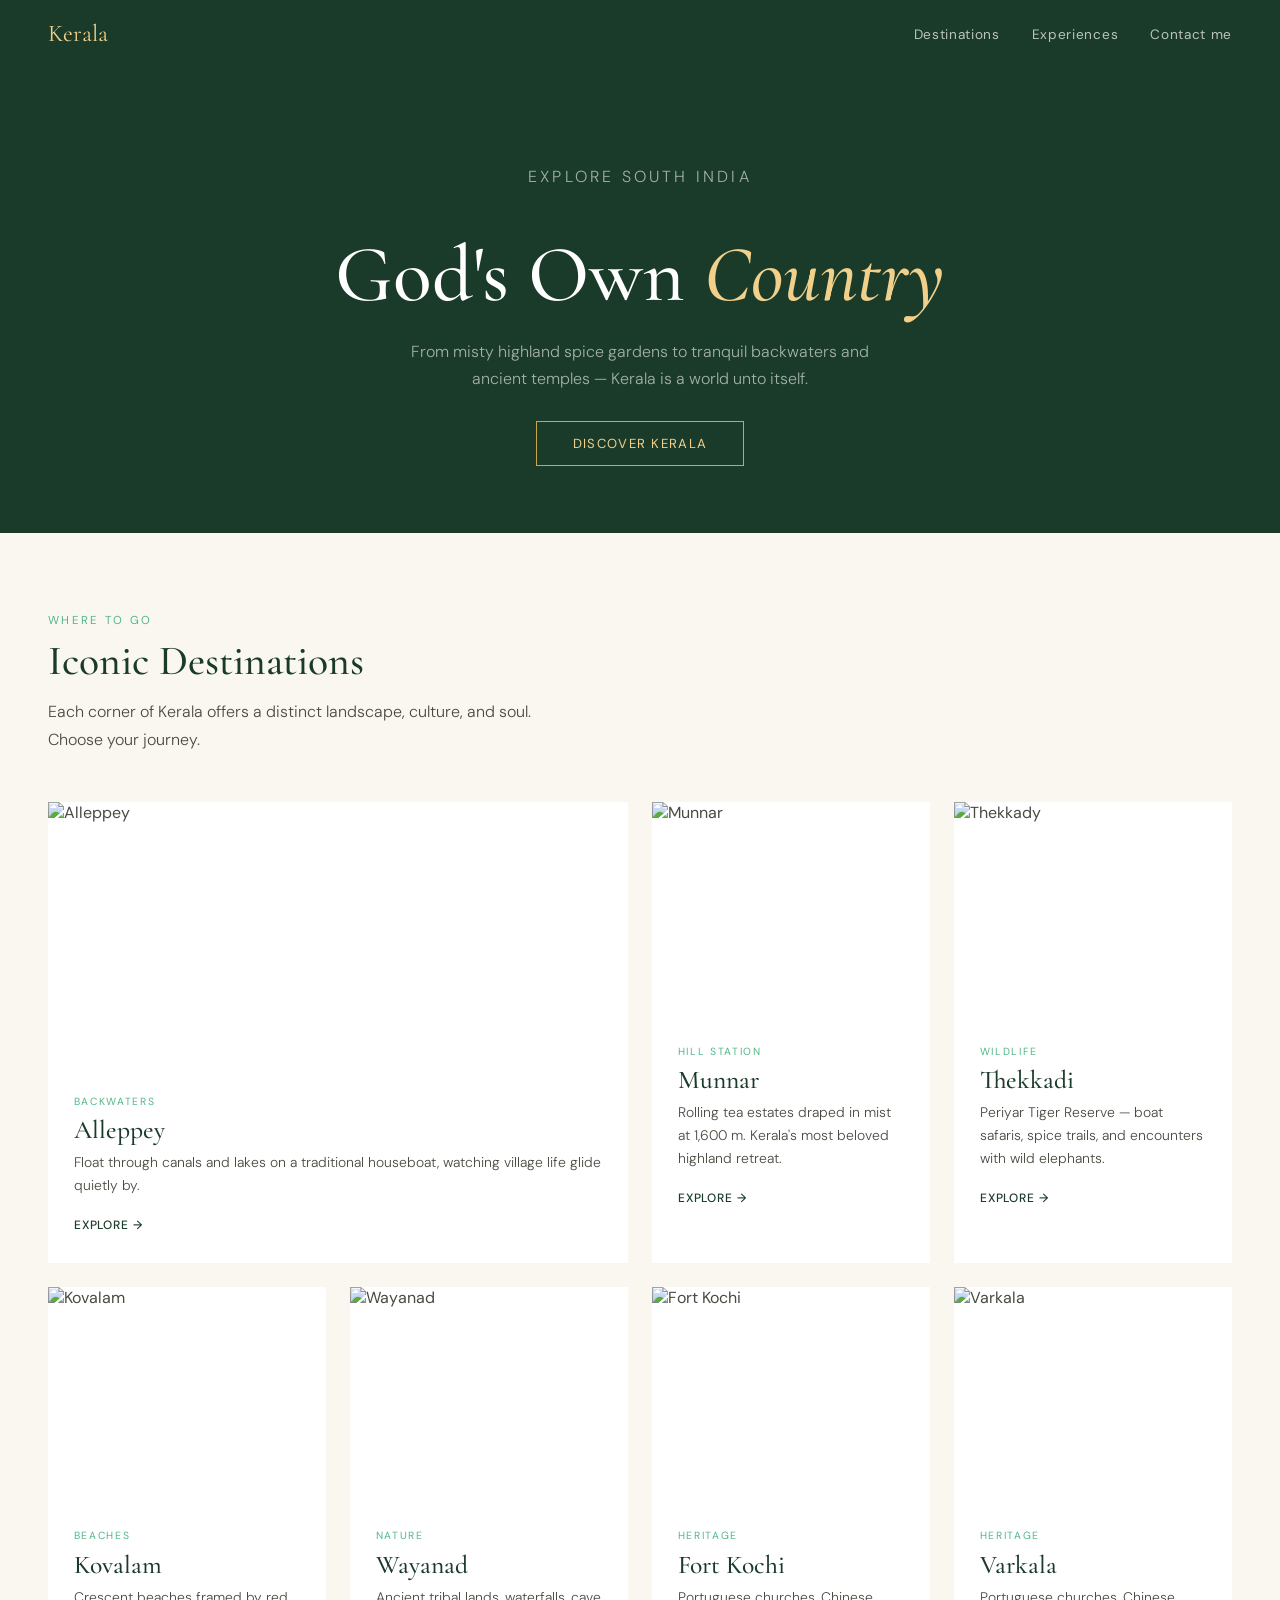
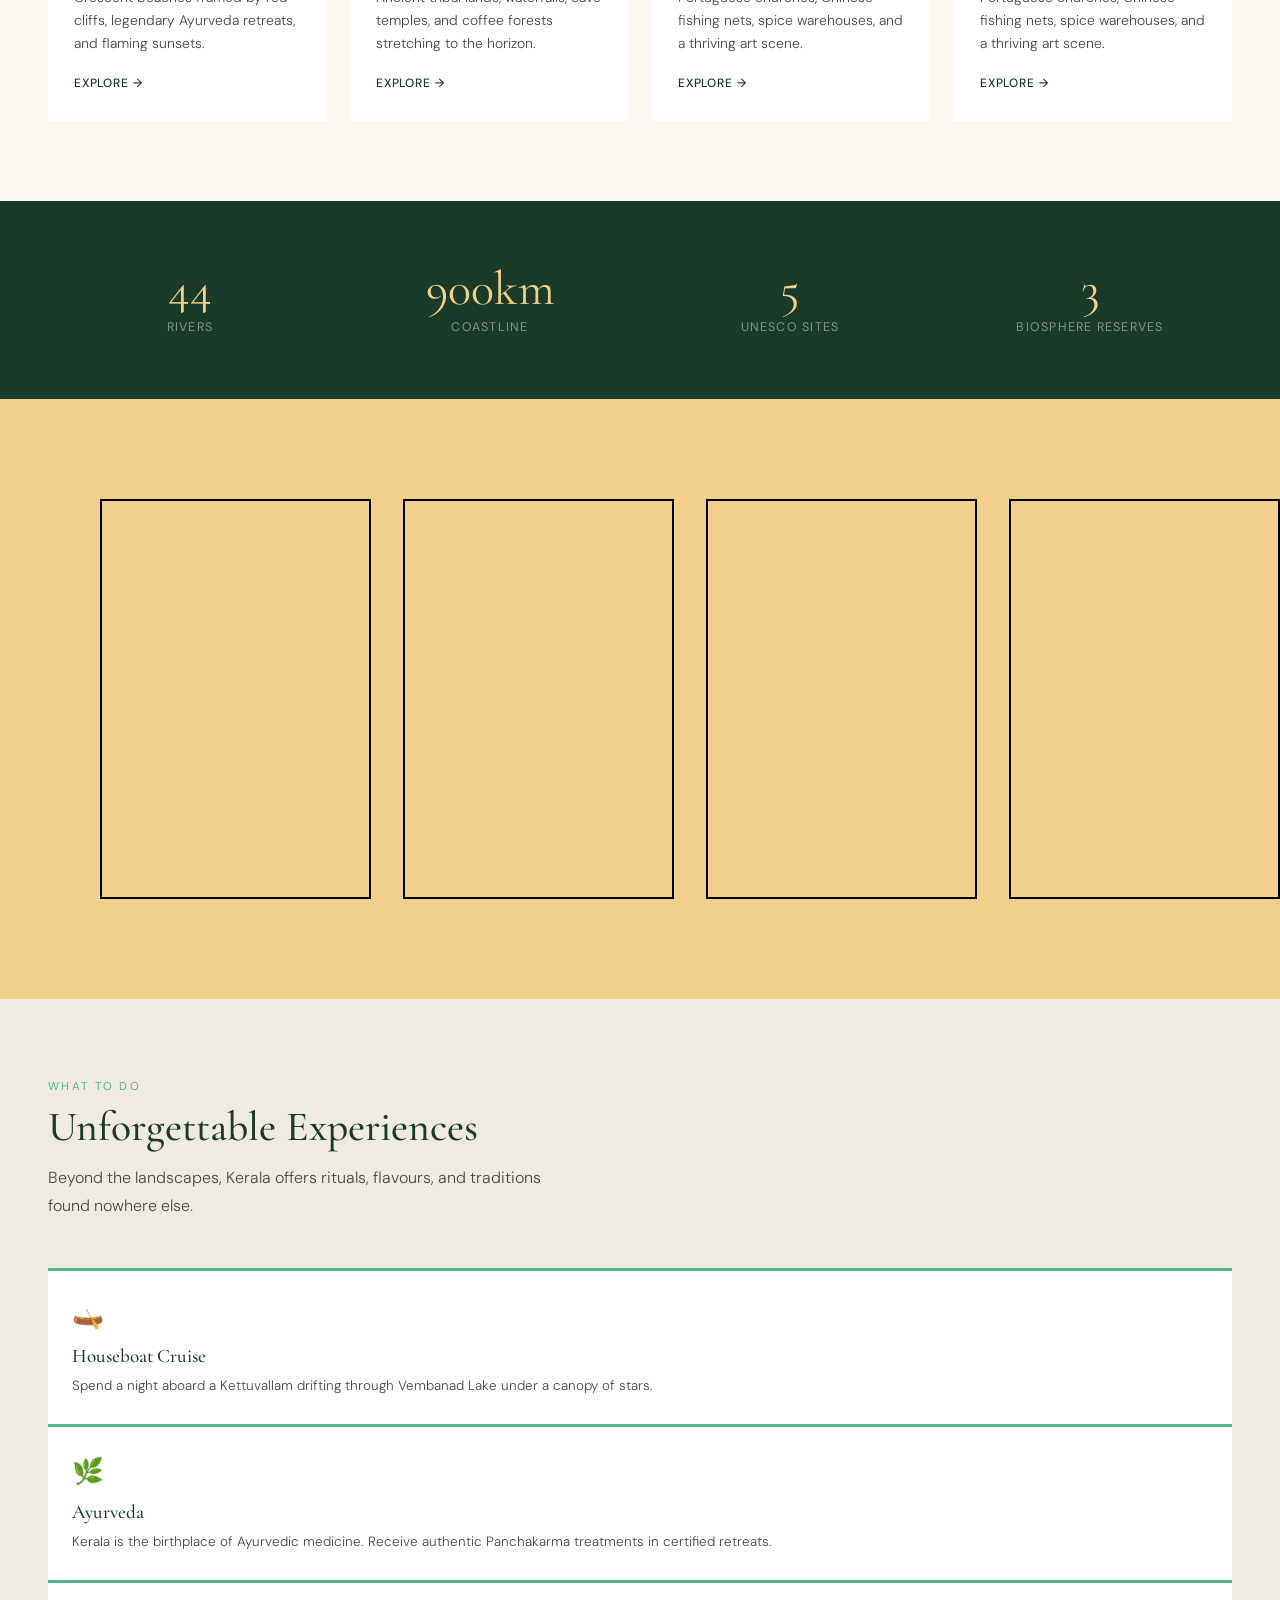
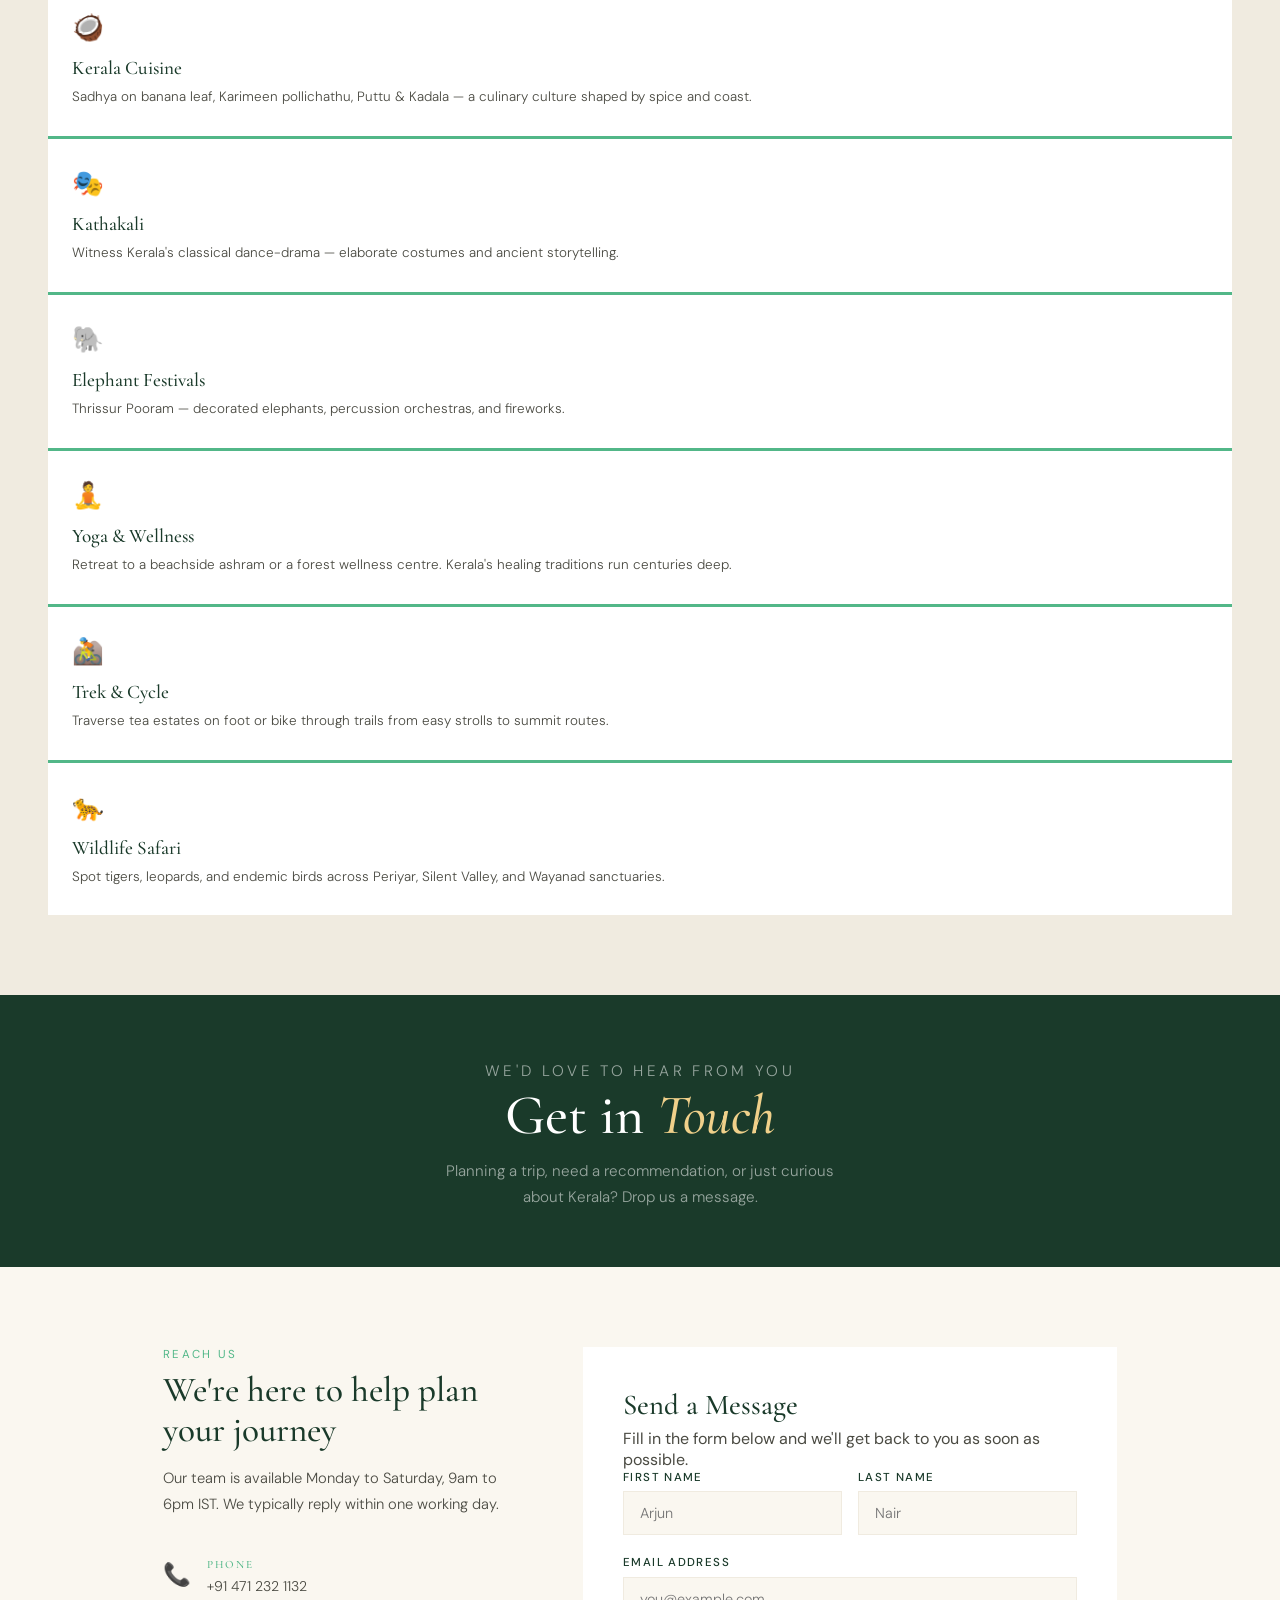
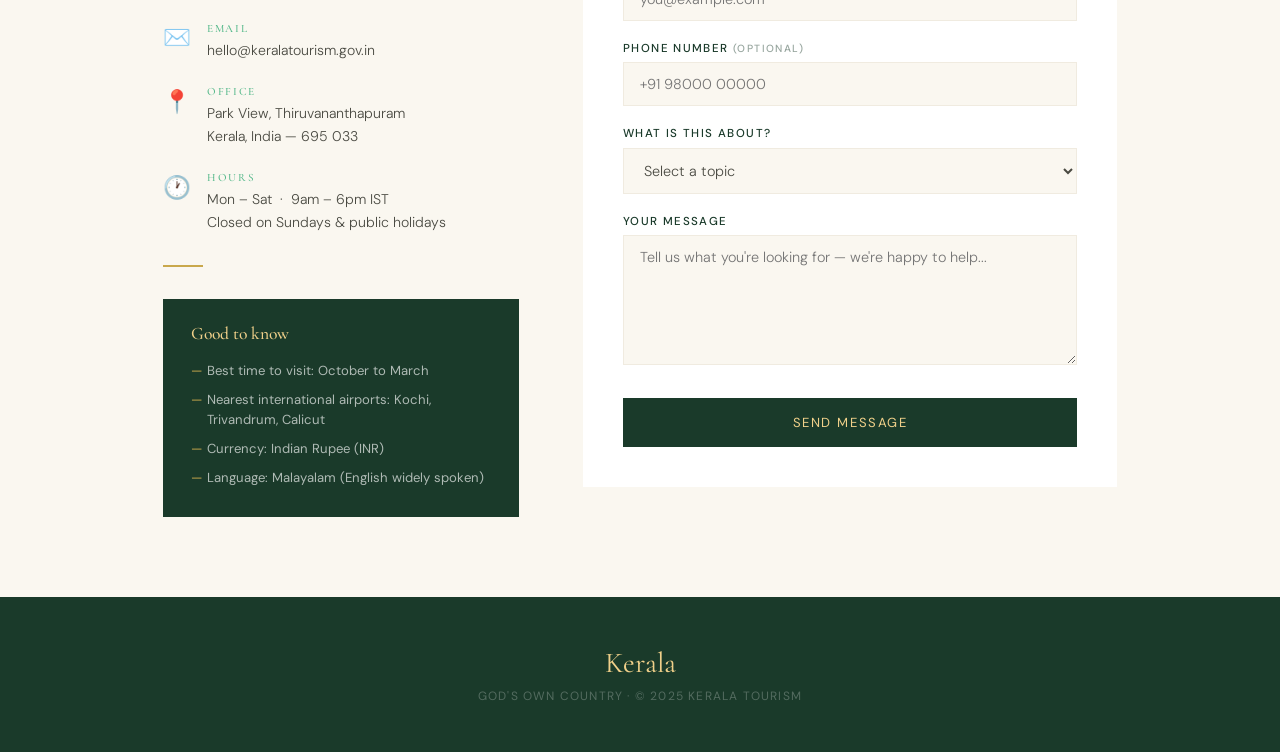
==== commit 34de4976: "made major changes in both files" ====
--- a/index.html
+++ b/index.html
@@ -27,6 +27,7 @@
     <ul class="nav-links">
       <li><a href="#destinations">Destinations</a></li>
       <li><a href="#experiences">Experiences</a></li>
+      <li><a href="#forms"> Contact me</a></li>
     </ul>
   </nav>
 
@@ -53,7 +54,6 @@
 
     <div class="card-grid">
 
-      <!-- Card 1 — Alleppey (featured, spans 2 columns) -->
       <a class="card" href="#" onclick="openDetail('alleppey'); return false;">
         <img src="https://images.unsplash.com/photo-1602216056096-3b40cc0c9944?w=900&q=80" alt="Alleppey" />
         <div class="card-text">
@@ -64,7 +64,6 @@
         </div>
       </a>
 
-      <!-- Card 2 — Munnar -->
       <a class="card" href="#" onclick="openDetail('munnar'); return false;">
         <img src="https://images.unsplash.com/photo-1723709431768-d749b0d814b9?q=80&w=1470&auto=format&fit=crop&ixlib=rb-4.1.0&ixid=M3wxMjA3fDB8MHxwaG90by1wYWdlfHx8fGVufDB8fHx8fA%3D%3D" alt="Munnar" />
         <div class="card-text">
@@ -75,20 +74,18 @@
         </div>
       </a>
 
-      <!-- Card 3 — Thekkady -->
       <a class="card" href="#" onclick="openDetail('thekkady'); return false;">
-        <img src="https://images.unsplash.com/photo-1540553016722-983e48a2cd10?w=700&q=80" alt="Thekkady" />
+        <img src="https://i.pinimg.com/736x/55/c2/33/55c23349d88c4b0ccdc76a1121409a3a.jpg" alt="Thekkady" />
         <div class="card-text">
           <span class="card-tag">Wildlife</span>
-          <h3>Thekkady</h3>
+          <h3>Thekkadi</h3>
           <p>Periyar Tiger Reserve — boat safaris, spice trails, and encounters with wild elephants.</p>
           <span class="card-link">Explore →</span>
         </div>
       </a>
 
-      <!-- Card 4 — Kovalam -->
       <a class="card" href="#" onclick="openDetail('kovalam'); return false;">
-        <img src="https://images.unsplash.com/photo-1506905925346-21bda4d32df4?w=700&q=80" alt="Kovalam" />
+        <img src="https://i.pinimg.com/1200x/9e/75/af/9e75afbcdf6cb1913b834a98c0410e1b.jpg" alt="Kovalam" />
         <div class="card-text">
           <span class="card-tag">Beaches</span>
           <h3>Kovalam</h3>
@@ -97,9 +94,8 @@
         </div>
       </a>
 
-      <!-- Card 5 — Wayanad -->
       <a class="card" href="#" onclick="openDetail('wayanad'); return false;">
-        <img src="https://www.google.com/url?sa=t&source=web&rct=j&url=https%3A%2F%2Fwww.keralatourism.org%2Fwayanad%2Fwayanad.php&ved=0CBYQjRxqFwoTCJDWvOnbl5QDFQAAAAAdAAAAABAG&opi=89978449" alt="Wayanad" />
+        <img src="https://i.pinimg.com/1200x/be/ff/9c/beff9c793ce946295877fa5a06576ff0.jpg" alt="Wayanad" />
         <div class="card-text">
           <span class="card-tag">Nature</span>
           <h3>Wayanad</h3>
@@ -108,9 +104,8 @@
         </div>
       </a>
 
-      <!-- Card 6 — Fort Kochi -->
       <a class="card" href="#" onclick="openDetail('fort-kochi'); return false;">
-        <img src="https://images.unsplash.com/photo-1558618666-fcd25c85cd64?w=700&q=80" alt="Fort Kochi" />
+        <img src="https://i.pinimg.com/1200x/ed/54/6d/ed546d06fca7315200d7dfb9d125884f.jpg" alt="Fort Kochi" />
         <div class="card-text">
           <span class="card-tag">Heritage</span>
           <h3>Fort Kochi</h3>
@@ -119,12 +114,11 @@
         </div>
       </a>
 
-      <!-- New card -->
-       <a class="card" href="#" onclick="openDetail('fort-kochi'); return false;">
-        <img src="https://images.unsplash.com/photo-1558618666-fcd25c85cd64?w=700&q=80" alt="Fort Kochi" />
+      <a class="card" href="#" onclick="openDetail('Varkala'); return false;">
+        <img src="https://i.pinimg.com/736x/2b/5e/d0/2b5ed00a87a1c9a9551a35eb92c5151f.jpg" alt="Varkala" />
         <div class="card-text">
           <span class="card-tag">Heritage</span>
-          <h3>Fort Kochi</h3>
+          <h3>Varkala</h3>
           <p>Portuguese churches, Chinese fishing nets, spice warehouses, and a thriving art scene.</p>
           <span class="card-link">Explore →</span>
         </div>
@@ -157,6 +151,23 @@
     </div>
   </div>
 
+  <div class="container">
+    <a  href="#" class="box" onclick="openDetail('festival'); return false;" style="background-image:url('https://i.pinimg.com/736x/51/05/31/51053131dc4a82ce7ecdc29965df0410.jpg');">
+    <!-- <div class="text">Festival</div> -->
+    </a>
+    <a  href="#" class="box" onclick="openDetail('food'); return false;" style="background-image:url('https://i.pinimg.com/736x/d2/50/5f/d2505fc3ff6fdcef77aa78afbcd60559.jpg');">
+        <!-- <div  class="text">Food</div> -->
+    </a>
+    <a  href="#" class="box" onclick="openDetail('wildlife'); return false;" style="background-image:url('https://i.pinimg.com/1200x/3b/e9/c9/3be9c9305762800dc7c51ce9dfa11062.jpg');">
+        <!-- <div class="text"> Wildlife</div> -->
+    </a>
+    <a  href="#" class="box" onclick="openDetail('beaches'); return false;" style="background-image:url('https://i.pinimg.com/736x/7c/d7/a4/7cd7a4551d9f9faabafe653ef7ecb599.jpg');">
+         <!-- <div  class="text">Beaches</div> -->
+    </a>
+    
+  
+  </div>
+
 
   <!-- EXPERIENCES ──────────────────────────
        To add a new experience, copy one
@@ -222,12 +233,173 @@
 
 
   <!-- FOOTER ──────────────────────────────── -->
+  <!-- <footer>
+    <div class="footer-logo">Kerala</div>
+    <p>God's Own Country · © 2025 Kerala Tourism</p>
+  </footer> -->
+
+  <!-- forms begin -->
+ <!-- <nav class="navbar"> -->
+    <!-- Clicking the logo goes back to the main site -->
+    <!-- <a href="kerala_tourism.html" class="logo">Kerala</a> -->
+    <!-- <ul class="nav-links">
+      <li><a href="kerala_tourism.html#destinations">Destinations</a></li>
+      <li><a href="kerala_tourism.html#explore">Explore</a></li>
+      <li><a href="kerala_tourism.html#experiences">Experiences</a></li>
+    </ul> -->
+  <!-- </nav> -->
+
+  <!-- PAGE HEADER ─────────────────────────── -->
+  <div class="page-header">
+    <p class="page-header-label">We'd love to hear from you</p>
+    <h1>Get in <em>Touch</em></h1>
+    <p>Planning a trip, need a recommendation, or just curious about Kerala? Drop us a message.</p>
+  </div>
+
+  <!-- MAIN CONTENT ─────────────────────────
+       Two columns: info on the left, form on right
+  ────────────────────────────────────────── -->
+  <div class="contact-wrapper">
+
+    <!-- LEFT — contact info ──────────────── -->
+    <div class="contact-info">
+
+      <p class="info-label">Reach us</p>
+      <h2 class="info-heading">We're here to help plan your journey</h2>
+      <p class="info-desc">Our team is available Monday to Saturday, 9am to 6pm IST. We typically reply within one working day.</p>
+
+      <!-- Phone -->
+      <div class="info-item">
+        <span class="info-icon">📞</span>
+        <div>
+          <h3>Phone</h3>
+          <p>+91 471 232 1132</p>
+        </div>
+      </div>
+
+      <!-- Email -->
+      <div class="info-item">
+        <span class="info-icon">✉️</span>
+        <div>
+          <h3>Email</h3>
+          <p>hello@keralatourism.gov.in</p>
+        </div>
+      </div>
+
+      <!-- Address -->
+      <div class="info-item">
+        <span class="info-icon">📍</span>
+        <div>
+          <h3>Office</h3>
+          <p>Park View, Thiruvananthapuram<br />Kerala, India — 695 033</p>
+        </div>
+      </div>
+
+      <!-- Hours -->
+      <div class="info-item">
+        <span class="info-icon">🕐</span>
+        <div>
+          <h3>Hours</h3>
+          <p>Mon – Sat &nbsp;·&nbsp; 9am – 6pm IST<br />Closed on Sundays & public holidays</p>
+        </div>
+      </div>
+
+      <div class="info-divider"></div>
+
+      <!-- Quick facts box -->
+      <div class="quick-facts">
+        <h3>Good to know</h3>
+        <ul>
+          <li>Best time to visit: October to March</li>
+          <li>Nearest international airports: Kochi, Trivandrum, Calicut</li>
+          <li>Currency: Indian Rupee (INR)</li>
+          <li>Language: Malayalam (English widely spoken)</li>
+        </ul>
+      </div>
+
+    </div><!-- end .contact-info -->
+
+
+    <!-- RIGHT — the form ─────────────────── -->
+    <div class="form-box" id="forms">
+
+      <!-- The form itself -->
+      <div id="contact-form">
+
+        <h2>Send a Message</h2>
+        <p>Fill in the form below and we'll get back to you as soon as possible.</p>
+
+        <!-- First name + Last name side by side -->
+        <div class="form-row">
+          <div class="form-group">
+            <label for="first-name">First Name</label>
+            <input type="text" id="first-name" placeholder="Arjun" />
+          </div>
+          <div class="form-group">
+            <label for="last-name">Last Name</label>
+            <input type="text" id="last-name" placeholder="Nair" />
+          </div>
+        </div>
+
+        <!-- Email -->
+        <div class="form-group">
+          <label for="email">Email Address</label>
+          <input type="email" id="email" placeholder="you@example.com" />
+        </div>
+
+        <!-- Phone (optional) -->
+        <div class="form-group">
+          <label for="phone">Phone Number <span style="opacity:0.45; font-size:0.65rem;">(optional)</span></label>
+          <input type="tel" id="phone" placeholder="+91 98000 00000" />
+        </div>
+
+        <!-- Topic dropdown -->
+        <div class="form-group">
+          <label for="topic">What is this about?</label>
+          <select id="topic">
+            <option value="" disabled selected>Select a topic</option>
+            <option>Planning a trip</option>
+            <option>Destination information</option>
+            <option>Ayurveda & wellness</option>
+            <option>Wildlife & nature</option>
+            <option>Festivals & events</option>
+            <option>Something else</option>
+          </select>
+        </div>
+
+        <!-- Message -->
+        <div class="form-group">
+          <label for="message">Your Message</label>
+          <textarea id="message" placeholder="Tell us what you're looking for — we're happy to help..."></textarea>
+        </div>
+
+        <!-- Submit button -->
+        <button class="submit-btn" onclick="submitForm()">Send Message</button>
+
+      </div><!-- end #contact-form -->
+
+
+      <!-- SUCCESS MESSAGE — hidden until form is submitted -->
+      <div class="success-msg" id="success-msg">
+        <span class="success-icon">🌿</span>
+        <h3>Message Sent!</h3>
+        <p>Thank you for reaching out. We'll get back to you within one working day.<br /><br />In the meantime, explore God's Own Country.</p>
+      </div>
+
+    </div><!-- end .form-box -->
+
+  </div><!-- end .contact-wrapper -->
+
+
+  <!-- FOOTER ──────────────────────────────── -->
   <footer>
     <div class="footer-logo">Kerala</div>
     <p>God's Own Country · © 2025 Kerala Tourism</p>
   </footer>
-
-</div><!-- end #home -->
+ <!-- forms end  -->
+
+</div>
+<!-- end #home -->
 
 
 <!-- ═══════════════════════════════════════════
@@ -245,63 +417,26 @@
 
 <!-- ── ALLEPPEY ── -->
 <div class="detail" id="alleppey">
-
-  <div class="detail-banner">
-    <!-- Change this URL to use a different photo -->
+  <div class="detail-banner">
     <div class="detail-banner-photo" style="background-image: url('https://images.unsplash.com/photo-1602216056096-3b40cc0c9944?w=1400&q=85');"></div>
     <button class="back-btn" onclick="closeDetail()">← Back</button>
     <div class="banner-text">
       <p class="banner-tag">Backwaters · Alappuzha</p>
-     <span class="malayalam" data-text="ആലപ്പുഴ">Alleppey</span><br>
+      <span class="malayalam" data-text="ആലപ്പുഴ">Alleppey</span><br>
       <p>The Venice of the East</p>
     </div>
   </div>
-
   <div class="detail-content">
     <p class="detail-intro">Alleppey is Kerala's backwater jewel — a slow, shimmering world of canals, paddy fields, and coconut groves where the pace of life is governed by water. Board a traditional houseboat and let the stillness wash over you.</p>
-
     <h2>What makes Alleppey special</h2>
-
-    <div class="spec-grid">
-
-      <div class="spec-card">
-        <span class="spec-icon">🛶</span>
-        <h3>Houseboat Stays</h3>
-        <p>Spend the night on a Kettuvallam — a rice boat converted into a floating villa with bedrooms and a sun deck.</p>
-      </div>
-
-      <div class="spec-card">
-        <span class="spec-icon">🚣</span>
-        <h3>Nehru Trophy Boat Race</h3>
-        <p>Held every August, this iconic snake boat race draws massive crowds across Vembanad Lake.</p>
-      </div>
-
-      <div class="spec-card">
-        <span class="spec-icon">🌾</span>
-        <h3>Kuttanad Paddy Fields</h3>
-        <p>One of the few places on earth where farming occurs below sea level. Vast emerald-green paddies.</p>
-      </div>
-
-      <div class="spec-card">
-        <span class="spec-icon">🐦</span>
-        <h3>Bird Watching</h3>
-        <p>Pathiramanal Island in Vembanad is a sanctuary for kingfishers, egrets, and Indian darters.</p>
-      </div>
-
-      <div class="spec-card">
-        <span class="spec-icon">🌅</span>
-        <h3>Sunset Cruises</h3>
-        <p>Drift through canals at dusk as the sky turns amber and the water mirrors a thousand shades of gold.</p>
-      </div>
-
-      <div class="spec-card">
-        <span class="spec-icon">🥥</span>
-        <h3>Fresh Backwater Cuisine</h3>
-        <p>Karimeen pollichathu in banana leaf, fresh prawns, and coconut-laced curries are the local staples.</p>
-      </div>
-
-    </div>
-
+    <div class="spec-grid">
+      <div class="spec-card"><span class="spec-icon">🛶</span><h3>Houseboat Stays</h3><p>Spend the night on a Kettuvallam — a rice boat converted into a floating villa with bedrooms and a sun deck.</p></div>
+      <div class="spec-card"><span class="spec-icon">🚣</span><h3>Nehru Trophy Boat Race</h3><p>Held every August, this iconic snake boat race draws massive crowds across Vembanad Lake.</p></div>
+      <div class="spec-card"><span class="spec-icon">🌾</span><h3>Kuttanad Paddy Fields</h3><p>One of the few places on earth where farming occurs below sea level. Vast emerald-green paddies.</p></div>
+      <div class="spec-card"><span class="spec-icon">🐦</span><h3>Bird Watching</h3><p>Pathiramanal Island in Vembanad is a sanctuary for kingfishers, egrets, and Indian darters.</p></div>
+      <div class="spec-card"><span class="spec-icon">🌅</span><h3>Sunset Cruises</h3><p>Drift through canals at dusk as the sky turns amber and the water mirrors a thousand shades of gold.</p></div>
+      <div class="spec-card"><span class="spec-icon">🥥</span><h3>Fresh Backwater Cuisine</h3><p>Karimeen pollichathu in banana leaf, fresh prawns, and coconut-laced curries are the local staples.</p></div>
+    </div>
     <div class="tips-box">
       <h3>Travel Tips</h3>
       <ul>
@@ -312,68 +447,30 @@
       </ul>
     </div>
   </div>
-
-</div><!-- end #alleppey -->
-
+</div>
 
 <!-- ── MUNNAR ── -->
 <div class="detail" id="munnar">
-
-  <div class="detail-banner">
-    <div class="detail-banner-photo" style="background-image: url('https://images.unsplash.com/photo-1591609864468-5c694a9d4e1e?w=1400&q=85');"></div>
+  <div class="detail-banner">
+    <div class="detail-banner-photo" style="background-image: url('https://www.thefogmunnar.com/uploads/blog/big-260825025947best-time-to-visit-munnar.jpg');"></div>
     <button class="back-btn" onclick="closeDetail()">← Back</button>
     <div class="banner-text">
       <p class="banner-tag">Hill Station · Idukki</p>
-      <h1>Munnar</h1>
+       <span class="malayalam" data-text="മുന്നാർ">Munnar</span><br>
       <p>Where Tea Meets the Clouds</p>
     </div>
   </div>
-
   <div class="detail-content">
     <p class="detail-intro">Munnar sits at 1,600 metres, draped in an endless quilt of tea gardens. The cool air carries the scent of cardamom, the slopes are an impossible shade of green, and misty mornings feel almost magical.</p>
-
     <h2>What makes Munnar special</h2>
-
-    <div class="spec-grid">
-
-      <div class="spec-card">
-        <span class="spec-icon">🍵</span>
-        <h3>Tea Estates & Factories</h3>
-        <p>Walk through KDHP tea gardens and visit working factories to see the full journey from leaf to cup.</p>
-      </div>
-
-      <div class="spec-card">
-        <span class="spec-icon">🌸</span>
-        <h3>Neelakurinji Blooms</h3>
-        <p>Once every 12 years, the hills turn violet with Neelakurinji flowers — a truly rare sight.</p>
-      </div>
-
-      <div class="spec-card">
-        <span class="spec-icon">🦌</span>
-        <h3>Eravikulam National Park</h3>
-        <p>Home to the endangered Nilgiri Tahr, with some of the best high-altitude trekking in South India.</p>
-      </div>
-
-      <div class="spec-card">
-        <span class="spec-icon">💧</span>
-        <h3>Attukal Waterfalls</h3>
-        <p>Seasonal waterfalls that surge dramatically during monsoon, cutting through forested hillsides.</p>
-      </div>
-
-      <div class="spec-card">
-        <span class="spec-icon">🌿</span>
-        <h3>Spice Gardens</h3>
-        <p>Guided tours through cardamom, pepper, and cinnamon gardens — the spices that put Kerala on the map.</p>
-      </div>
-
-      <div class="spec-card">
-        <span class="spec-icon">🏕️</span>
-        <h3>Top Station Viewpoint</h3>
-        <p>At 1,880 m, sweeping views over the Tamil Nadu plains. On clear mornings visibility stretches for miles.</p>
-      </div>
-
-    </div>
-
+    <div class="spec-grid">
+      <div class="spec-card"><span class="spec-icon">🍵</span><h3>Tea Estates & Factories</h3><p>Walk through KDHP tea gardens and visit working factories to see the full journey from leaf to cup.</p></div>
+      <div class="spec-card"><span class="spec-icon">🌸</span><h3>Neelakurinji Blooms</h3><p>Once every 12 years, the hills turn violet with Neelakurinji flowers — a truly rare sight.</p></div>
+      <div class="spec-card"><span class="spec-icon">🦌</span><h3>Eravikulam National Park</h3><p>Home to the endangered Nilgiri Tahr, with some of the best high-altitude trekking in South India.</p></div>
+      <div class="spec-card"><span class="spec-icon">💧</span><h3>Attukal Waterfalls</h3><p>Seasonal waterfalls that surge dramatically during monsoon, cutting through forested hillsides.</p></div>
+      <div class="spec-card"><span class="spec-icon">🌿</span><h3>Spice Gardens</h3><p>Guided tours through cardamom, pepper, and cinnamon gardens — the spices that put Kerala on the map.</p></div>
+      <div class="spec-card"><span class="spec-icon">🏕️</span><h3>Top Station Viewpoint</h3><p>At 1,880 m, sweeping views over the Tamil Nadu plains. On clear mornings visibility stretches for miles.</p></div>
+    </div>
     <div class="tips-box">
       <h3>Travel Tips</h3>
       <ul>
@@ -384,68 +481,30 @@
       </ul>
     </div>
   </div>
-
-</div><!-- end #munnar -->
-
+</div>
 
 <!-- ── THEKKADY ── -->
 <div class="detail" id="thekkady">
-
-  <div class="detail-banner">
-    <div class="detail-banner-photo" style="background-image: url('https://images.unsplash.com/photo-1540553016722-983e48a2cd10?w=1400&q=85');"></div>
+  <div class="detail-banner">
+    <div class="detail-banner-photo" style="background-image: url('https://i.pinimg.com/736x/55/c2/33/55c23349d88c4b0ccdc76a1121409a3a.jpg');"></div>
     <button class="back-btn" onclick="closeDetail()">← Back</button>
     <div class="banner-text">
       <p class="banner-tag">Wildlife · Idukki</p>
-      <h1>Thekkady</h1>
+       <span class="malayalam" data-text="തേക്കടി">Thekkady</span><br>
       <p>Into the Heart of Periyar</p>
     </div>
   </div>
-
   <div class="detail-content">
     <p class="detail-intro">Thekkady is the gateway to Periyar Tiger Reserve — one of India's finest wildlife sanctuaries. Dense forests, spice plantations, and the shimmering Periyar Lake all teem with life.</p>
-
     <h2>What makes Thekkady special</h2>
-
-    <div class="spec-grid">
-
-      <div class="spec-card">
-        <span class="spec-icon">🐘</span>
-        <h3>Periyar Lake Boat Safari</h3>
-        <p>Glide through the sanctuary as elephants wade in and tigers occasionally emerge at the bank.</p>
-      </div>
-
-      <div class="spec-card">
-        <span class="spec-icon">🐯</span>
-        <h3>Tiger Trail Trek</h3>
-        <p>An overnight trek inside the reserve with trained tribal guides — Kerala's most immersive wildlife experience.</p>
-      </div>
-
-      <div class="spec-card">
-        <span class="spec-icon">🌶️</span>
-        <h3>Spice Village Tours</h3>
-        <p>Kumily town is Kerala's spice capital. Walk through cardamom and pepper estates with local guides.</p>
-      </div>
-
-      <div class="spec-card">
-        <span class="spec-icon">🎪</span>
-        <h3>Kalaripayattu Shows</h3>
-        <p>Watch Kerala's ancient martial art performed live — acrobatic, hypnotic, and thousands of years old.</p>
-      </div>
-
-      <div class="spec-card">
-        <span class="spec-icon">🪵</span>
-        <h3>Bamboo Rafting</h3>
-        <p>Float through interior forest on bamboo rafts with naturalist guides. Serene and unforgettable.</p>
-      </div>
-
-      <div class="spec-card">
-        <span class="spec-icon">🐦</span>
-        <h3>Birdwatching</h3>
-        <p>Over 260 species recorded, including Malabar Trogon, Great Hornbill, and the Indian Pitta.</p>
-      </div>
-
-    </div>
-
+    <div class="spec-grid">
+      <div class="spec-card"><span class="spec-icon">🐘</span><h3>Periyar Lake Boat Safari</h3><p>Glide through the sanctuary as elephants wade in and tigers occasionally emerge at the bank.</p></div>
+      <div class="spec-card"><span class="spec-icon">🐯</span><h3>Tiger Trail Trek</h3><p>An overnight trek inside the reserve with trained tribal guides — Kerala's most immersive wildlife experience.</p></div>
+      <div class="spec-card"><span class="spec-icon">🌶️</span><h3>Spice Village Tours</h3><p>Kumily town is Kerala's spice capital. Walk through cardamom and pepper estates with local guides.</p></div>
+      <div class="spec-card"><span class="spec-icon">🎪</span><h3>Kalaripayattu Shows</h3><p>Watch Kerala's ancient martial art performed live — acrobatic, hypnotic, and thousands of years old.</p></div>
+      <div class="spec-card"><span class="spec-icon">🪵</span><h3>Bamboo Rafting</h3><p>Float through interior forest on bamboo rafts with naturalist guides. Serene and unforgettable.</p></div>
+      <div class="spec-card"><span class="spec-icon">🐦</span><h3>Birdwatching</h3><p>Over 260 species recorded, including Malabar Trogon, Great Hornbill, and the Indian Pitta.</p></div>
+    </div>
     <div class="tips-box">
       <h3>Travel Tips</h3>
       <ul>
@@ -456,68 +515,30 @@
       </ul>
     </div>
   </div>
-
-</div><!-- end #thekkady -->
-
+</div>
 
 <!-- ── KOVALAM ── -->
 <div class="detail" id="kovalam">
-
-  <div class="detail-banner">
-    <div class="detail-banner-photo" style="background-image: url('https://images.unsplash.com/photo-1506905925346-21bda4d32df4?w=1400&q=85');"></div>
+  <div class="detail-banner">
+    <div class="detail-banner-photo" style="background-image: url('https://images.pexels.com/photos/6073482/pexels-photo-6073482.jpeg?cs=srgb&dl=pexels-jorjmartn-6073482.jpg&fm=jpg');"></div>
     <button class="back-btn" onclick="closeDetail()">← Back</button>
     <div class="banner-text">
       <p class="banner-tag">Beaches · Thiruvananthapuram</p>
-      <h1>Kovalam</h1>
+       <span class="malayalam" data-text="കോവളം">Kovalam</span><br>
       <p>Kerala's Jewel Coast</p>
     </div>
   </div>
-
   <div class="detail-content">
     <p class="detail-intro">Kovalam's three crescent beaches offer calm swimming waters, dramatic red cliff sunsets, and world-class Ayurvedic wellness centres all in one place.</p>
-
     <h2>What makes Kovalam special</h2>
-
-    <div class="spec-grid">
-
-      <div class="spec-card">
-        <span class="spec-icon">🌊</span>
-        <h3>Lighthouse Beach</h3>
-        <p>The most popular stretch, guarded by a working red-and-white lighthouse. Safe swimming and a lively promenade.</p>
-      </div>
-
-      <div class="spec-card">
-        <span class="spec-icon">🌿</span>
-        <h3>Ayurveda Retreats</h3>
-        <p>Kerala's highest concentration of authentic Ayurvedic resorts. 7–21 day Panchakarma programmes available.</p>
-      </div>
-
-      <div class="spec-card">
-        <span class="spec-icon">🏄</span>
-        <h3>Surfing</h3>
-        <p>November to March brings consistent swells ideal for beginner and intermediate surfers.</p>
-      </div>
-
-      <div class="spec-card">
-        <span class="spec-icon">🐟</span>
-        <h3>Fresh Seafood</h3>
-        <p>Choose your fish from the morning catch and have it grilled at a beach shack. Kerala masala fish fry is exceptional.</p>
-      </div>
-
-      <div class="spec-card">
-        <span class="spec-icon">🏛️</span>
-        <h3>Padmanabhaswamy Temple</h3>
-        <p>17 km away — the wealthiest temple on earth, with stunning Dravidian architecture.</p>
-      </div>
-
-      <div class="spec-card">
-        <span class="spec-icon">🌅</span>
-        <h3>Vizhinjam Rock Cave</h3>
-        <p>8th-century rock-cut cave temple carved into a cliff face near the beach. An unexpected ancient gem.</p>
-      </div>
-
-    </div>
-
+    <div class="spec-grid">
+      <div class="spec-card"><span class="spec-icon">🌊</span><h3>Lighthouse Beach</h3><p>The most popular stretch, guarded by a working red-and-white lighthouse. Safe swimming and a lively promenade.</p></div>
+      <div class="spec-card"><span class="spec-icon">🌿</span><h3>Ayurveda Retreats</h3><p>Kerala's highest concentration of authentic Ayurvedic resorts. 7–21 day Panchakarma programmes available.</p></div>
+      <div class="spec-card"><span class="spec-icon">🏄</span><h3>Surfing</h3><p>November to March brings consistent swells ideal for beginner and intermediate surfers.</p></div>
+      <div class="spec-card"><span class="spec-icon">🐟</span><h3>Fresh Seafood</h3><p>Choose your fish from the morning catch and have it grilled at a beach shack. Kerala masala fish fry is exceptional.</p></div>
+      <div class="spec-card"><span class="spec-icon">🏛️</span><h3>Padmanabhaswamy Temple</h3><p>17 km away — the wealthiest temple on earth, with stunning Dravidian architecture.</p></div>
+      <div class="spec-card"><span class="spec-icon">🌅</span><h3>Vizhinjam Rock Cave</h3><p>8th-century rock-cut cave temple carved into a cliff face near the beach. An unexpected ancient gem.</p></div>
+    </div>
     <div class="tips-box">
       <h3>Travel Tips</h3>
       <ul>
@@ -528,15 +549,12 @@
       </ul>
     </div>
   </div>
-
-</div><!-- end #kovalam -->
-
+</div>
 
 <!-- ── WAYANAD ── -->
 <div class="detail" id="wayanad">
-
-  <div class="detail-banner">
-    <div class="detail-banner-photo" style="background-image: url('https://images.unsplash.com/photo-1564501049412-61c2a3083791?w=1400&q=85');"></div>
+  <div class="detail-banner">
+    <div class="detail-banner-photo" style="background-image: url('https://i.pinimg.com/1200x/7e/9b/28/7e9b28e1e576f349862d9012881a9c0d.jpg');"></div>
     <button class="back-btn" onclick="closeDetail()">← Back</button>
     <div class="banner-text">
       <p class="banner-tag">Nature · Northern Kerala</p>
@@ -544,52 +562,17 @@
       <p>The Green Sanctuary</p>
     </div>
   </div>
-
   <div class="detail-content">
     <p class="detail-intro">Wayanad is Kerala's northern secret — evergreen forests, tribal hamlets, prehistoric cave temples, cascading waterfalls, and coffee-scented air. Less touristed than Munnar, more raw, more real.</p>
-
     <h2>What makes Wayanad special</h2>
-
-    <div class="spec-grid">
-
-      <div class="spec-card">
-        <span class="spec-icon">🦋</span>
-        <h3>Chembra Peak Trek</h3>
-        <p>Kerala's highest trekking peak at 2,100 m, famous for the heart-shaped lake near the summit.</p>
-      </div>
-
-      <div class="spec-card">
-        <span class="spec-icon">🏛️</span>
-        <h3>Edakkal Caves</h3>
-        <p>Neolithic rock carvings 6,000 years old, etched into cave walls above a mist-shrouded valley.</p>
-      </div>
-
-      <div class="spec-card">
-        <span class="spec-icon">💦</span>
-        <h3>Soochipara Waterfalls</h3>
-        <p>A three-tiered waterfall plunging into a natural pool surrounded by dense forest.</p>
-      </div>
-
-      <div class="spec-card">
-        <span class="spec-icon">☕</span>
-        <h3>Coffee & Spice Estates</h3>
-        <p>Wayanad produces some of India's finest coffee. Stay in a plantation homestay and wake to fresh bloom scents.</p>
-      </div>
-
-      <div class="spec-card">
-        <span class="spec-icon">🐘</span>
-        <h3>Wayanad Wildlife Sanctuary</h3>
-        <p>Part of one of South Asia's largest biosphere reserves. Elephant corridors cross the entire district.</p>
-      </div>
-
-      <div class="spec-card">
-        <span class="spec-icon">🏡</span>
-        <h3>Tribal Homestays</h3>
-        <p>Stay with Kurichiya or Paniya tribal communities and learn about traditional forest knowledge and cooking.</p>
-      </div>
-
-    </div>
-
+    <div class="spec-grid">
+      <div class="spec-card"><span class="spec-icon">🦋</span><h3>Chembra Peak Trek</h3><p>Kerala's highest trekking peak at 2,100 m, famous for the heart-shaped lake near the summit.</p></div>
+      <div class="spec-card"><span class="spec-icon">🏛️</span><h3>Edakkal Caves</h3><p>Neolithic rock carvings 6,000 years old, etched into cave walls above a mist-shrouded valley.</p></div>
+      <div class="spec-card"><span class="spec-icon">💦</span><h3>Soochipara Waterfalls</h3><p>A three-tiered waterfall plunging into a natural pool surrounded by dense forest.</p></div>
+      <div class="spec-card"><span class="spec-icon">☕</span><h3>Coffee & Spice Estates</h3><p>Wayanad produces some of India's finest coffee. Stay in a plantation homestay and wake to fresh bloom scents.</p></div>
+      <div class="spec-card"><span class="spec-icon">🐘</span><h3>Wayanad Wildlife Sanctuary</h3><p>Part of one of South Asia's largest biosphere reserves. Elephant corridors cross the entire district.</p></div>
+      <div class="spec-card"><span class="spec-icon">🏡</span><h3>Tribal Homestays</h3><p>Stay with Kurichiya or Paniya tribal communities and learn about traditional forest knowledge and cooking.</p></div>
+    </div>
     <div class="tips-box">
       <h3>Travel Tips</h3>
       <ul>
@@ -600,68 +583,30 @@
       </ul>
     </div>
   </div>
-
-</div><!-- end #wayanad -->
-
+</div>
 
 <!-- ── FORT KOCHI ── -->
 <div class="detail" id="fort-kochi">
-
-  <div class="detail-banner">
-    <div class="detail-banner-photo" style="background-image: url('https://images.unsplash.com/photo-1558618666-fcd25c85cd64?w=1400&q=85');"></div>
+  <div class="detail-banner">
+    <div class="detail-banner-photo" style="background-image: url('https://i.pinimg.com/736x/7e/c2/7a/7ec27ad3b8e541b90bcfecd43185d283.jpg');"></div>
     <button class="back-btn" onclick="closeDetail()">← Back</button>
     <div class="banner-text">
       <p class="banner-tag">Heritage · Ernakulam</p>
-      <h1>Fort Kochi</h1>
+       <span class="malayalam" data-text="കൊച്ചി">Fort kochi</span><br>
       <p>Where Cultures Converge</p>
     </div>
   </div>
-
   <div class="detail-content">
     <p class="detail-intro">Fort Kochi is Kerala's most cosmopolitan corner — a peninsula shaped by Arab, Portuguese, Dutch, and British presence. Cobbled lanes, colonial villas, ancient synagogues, Chinese fishing nets, and a world-class art scene all coexist here.</p>
-
     <h2>What makes Fort Kochi special</h2>
-
-    <div class="spec-grid">
-
-      <div class="spec-card">
-        <span class="spec-icon">🎣</span>
-        <h3>Chinese Fishing Nets</h3>
-        <p>The iconic cantilevered nets silhouetted against Arabian Sea sunsets — the defining image of Kerala's coast.</p>
-      </div>
-
-      <div class="spec-card">
-        <span class="spec-icon">⛪</span>
-        <h3>St. Francis Church</h3>
-        <p>India's oldest European church (1503), built by the Portuguese. Vasco da Gama was once buried here.</p>
-      </div>
-
-      <div class="spec-card">
-        <span class="spec-icon">🎨</span>
-        <h3>Kochi-Muziris Biennale</h3>
-        <p>Asia's largest contemporary art festival, held every two years across Fort Kochi's heritage buildings.</p>
-      </div>
-
-      <div class="spec-card">
-        <span class="spec-icon">🕍</span>
-        <h3>Paradesi Synagogue</h3>
-        <p>The oldest active synagogue in the Commonwealth (1568). Hand-painted Chinese tiles cover the floor.</p>
-      </div>
-
-      <div class="spec-card">
-        <span class="spec-icon">🌶️</span>
-        <h3>Spice Markets</h3>
-        <p>The warehouses of Mattancherry still trade in pepper, cardamom, and cinnamon.</p>
-      </div>
-
-      <div class="spec-card">
-        <span class="spec-icon">🎭</span>
-        <h3>Kerala Folklore Museum</h3>
-        <p>Three storeys housing over 4,000 artefacts representing Kerala's tribal, folk, and classical art heritage.</p>
-      </div>
-
-    </div>
-
+    <div class="spec-grid">
+      <div class="spec-card"><span class="spec-icon">🎣</span><h3>Chinese Fishing Nets</h3><p>The iconic cantilevered nets silhouetted against Arabian Sea sunsets — the defining image of Kerala's coast.</p></div>
+      <div class="spec-card"><span class="spec-icon">⛪</span><h3>St. Francis Church</h3><p>India's oldest European church (1503), built by the Portuguese. Vasco da Gama was once buried here.</p></div>
+      <div class="spec-card"><span class="spec-icon">🎨</span><h3>Kochi-Muziris Biennale</h3><p>Asia's largest contemporary art festival, held every two years across Fort Kochi's heritage buildings.</p></div>
+      <div class="spec-card"><span class="spec-icon">🕍</span><h3>Paradesi Synagogue</h3><p>The oldest active synagogue in the Commonwealth (1568). Hand-painted Chinese tiles cover the floor.</p></div>
+      <div class="spec-card"><span class="spec-icon">🌶️</span><h3>Spice Markets</h3><p>The warehouses of Mattancherry still trade in pepper, cardamom, and cinnamon.</p></div>
+      <div class="spec-card"><span class="spec-icon">🎭</span><h3>Kerala Folklore Museum</h3><p>Three storeys housing over 4,000 artefacts representing Kerala's tribal, folk, and classical art heritage.</p></div>
+    </div>
     <div class="tips-box">
       <h3>Travel Tips</h3>
       <ul>
@@ -672,8 +617,189 @@
       </ul>
     </div>
   </div>
-
+</div>
+
+<!-- ── VARKALA ── -->
+<div class="detail" id="Varkala">
+  <div class="detail-banner">
+    <div class="detail-banner-photo" style="background-image: url('https://i.pinimg.com/1200x/e9/64/86/e96486489093878fd8c38bf9c5601ffb.jpg');"></div>
+    <button class="back-btn" onclick="closeDetail()">← Back</button>
+    <div class="banner-text">
+      <p class="banner-tag">Beaches · Thiruvananthapuram</p>
+       <span class="malayalam" data-text="വർക്കല"> Varkala</span><br>
+      <p>Cliffs, Coast & Calm</p>
+    </div>
+  </div>
+  <div class="detail-content">
+    <p class="detail-intro">Varkala is Kerala's cliff-top coastal gem — dramatic laterite cliffs plunging into the Arabian Sea, a sacred beach, yoga retreats, and a laid-back vibe that draws travellers back year after year.</p>
+    <h2>What makes Varkala special</h2>
+    <div class="spec-grid">
+      <div class="spec-card"><span class="spec-icon">🏖️</span><h3>Papanasam Beach</h3><p>A sacred beach believed to wash away sins. Unique for its mineral springs that flow directly onto the shore.</p></div>
+      <div class="spec-card"><span class="spec-icon">🧘</span><h3>Yoga & Meditation</h3><p>Varkala's clifftop is lined with yoga studios and wellness centres offering daily classes and retreats.</p></div>
+      <div class="spec-card"><span class="spec-icon">🌊</span><h3>Cliff Walks</h3><p>Walk the red laterite cliffs at sunset for panoramic Arabian Sea views that stretch to the horizon.</p></div>
+      <div class="spec-card"><span class="spec-icon">🛕</span><h3>Janardhana Swami Temple</h3><p>A 2,000-year-old Vishnu temple perched above the sea — one of Kerala's most sacred pilgrimage sites.</p></div>
+      <div class="spec-card"><span class="spec-icon">🐟</span><h3>Fresh Seafood</h3><p>Clifftop restaurants serve the morning's catch with views of the sea — lobster, tiger prawns, and Kerala fish curry.</p></div>
+      <div class="spec-card"><span class="spec-icon">🏄</span><h3>Surfing & Swimming</h3><p>The beach has calmer northern sections ideal for swimming, and surf schools for beginners during winter months.</p></div>
+    </div>
+    <div class="tips-box">
+      <h3>Travel Tips</h3>
+      <ul>
+        <li>Best season: October to March. Avoid monsoon — sea conditions are dangerous.</li>
+        <li>The cliff path north of the beach has the best sunset views — arrive 30 minutes early.</li>
+        <li>Respect temple dress codes if visiting Janardhana Swami Temple.</li>
+        <li>Nearest airport: Trivandrum International Airport, 51 km away.</li>
+      </ul>
+    </div>
+  </div>
 </div><!-- end #fort-kochi -->
+
+
+<!-- Categories detailed -->
+
+
+<!-- ── FOOD ── -->
+<div class="detail" id="food">
+  <div class="detail-banner">
+    <div class="detail-banner-photo" style="background-image: url('https://images.unsplash.com/photo-1589301760014-d929f3979dbc?w=1400&q=85');"></div>
+    <button class="back-btn" onclick="closeDetail()">← Back</button>
+    <div class="banner-text">
+      <p class="banner-tag">Cuisine · Kerala</p>
+      <h1>Kerala Food</h1>
+      <p>A Symphony of Spice & Coconut</p>
+    </div>
+  </div>
+  <div class="detail-content">
+    <p class="detail-intro">Kerala's cuisine is one of India's most distinctive — built on coconut, curry leaves, black pepper, and fresh seafood. From grand Onam Sadhyas to street-side puttu, every meal is a reflection of the land itself.</p>
+    <h2>Must-Try Kerala Dishes</h2>
+    <div class="spec-grid">
+      <div class="spec-card"><span class="spec-icon">🍌</span><h3>Onam Sadhya</h3><p>A ceremonial vegetarian feast of 26+ dishes served on a fresh banana leaf — the pinnacle of Kerala cooking.</p></div>
+      <div class="spec-card"><span class="spec-icon">🐟</span><h3>Karimeen Pollichathu</h3><p>Pearl spot fish marinated in spices and slow-cooked in banana leaf — a backwater region classic.</p></div>
+      <div class="spec-card"><span class="spec-icon">🥥</span><h3>Puttu & Kadala Curry</h3><p>Steamed rice-flour cylinders with black chickpea curry — Kerala's beloved everyday breakfast.</p></div>
+      <div class="spec-card"><span class="spec-icon">🍛</span><h3>Kerala Prawn Curry</h3><p>Tiger prawns simmered in a fiery coconut milk gravy with kudampuli (Malabar tamarind). Unmissable.</p></div>
+      <div class="spec-card"><span class="spec-icon">🫓</span><h3>Appam & Stew</h3><p>Lacy rice hoppers with a mild coconut vegetable or chicken stew — a Sunday morning ritual across Kerala.</p></div>
+      <div class="spec-card"><span class="spec-icon">🍮</span><h3>Payasam</h3><p>Rice or lentil pudding cooked in jaggery and coconut milk, garnished with cashews and raisins fried in ghee.</p></div>
+    </div>
+    <div class="tips-box">
+      <h3>Food Travel Tips</h3>
+      <ul>
+        <li>For an authentic Sadhya, visit during Onam (August–September) or at a traditional Kerala restaurant.</li>
+        <li>The best seafood is found in small family-run restaurants near the coast — avoid tourist-facing menus.</li>
+        <li>Toddy shops (Kallu Shaap) serve incredibly fresh fish with local rice wine — a true local experience.</li>
+        <li>Thalassery in northern Kerala is known as the birthplace of Kerala's unique biryani — worth a detour.</li>
+      </ul>
+    </div>
+  </div>
+</div>
+
+<!-- ── FESTIVALS ── -->
+<div class="detail" id="festival">
+  <div class="detail-banner">
+    <div class="detail-banner-photo" style="background-image: url('https://i.pinimg.com/736x/79/dd/e1/79dde11d0f6171f45715beb3174a207c.jpg');"></div>
+    <button class="back-btn" onclick="closeDetail()">← Back</button>
+    <div class="banner-text">
+      <p class="banner-tag">Culture · Kerala</p>
+      <h1>Festivals</h1>
+      <p>Colour, Percussion & Devotion</p>
+    </div>
+  </div>
+  <div class="detail-content">
+    <p class="detail-intro">Kerala's festivals are among the most spectacular in India — a fusion of temple ritual, community celebration, and artistic performance. The calendar is packed year-round with events that transform entire towns.</p>
+    <h2>Kerala's Great Festivals</h2>
+    <div class="spec-grid">
+      <div class="spec-card"><span class="spec-icon">🐘</span><h3>Thrissur Pooram</h3><p>Kerala's grandest temple festival — 30 caparisoned elephants, competing percussion orchestras, and a legendary fireworks finale.</p></div>
+      <div class="spec-card"><span class="spec-icon">🌸</span><h3>Onam</h3><h3></h3><p>Kerala's harvest festival celebrated with flower carpets (Pookalam), boat races, and the grand Sadhya feast across 10 days.</p></div>
+      <div class="spec-card"><span class="spec-icon">🪔</span><h3>Vishu</h3><p>The Kerala New Year, marked by the auspicious Vishukkani — the first sight of the morning filled with gold and nature's abundance.</p></div>
+      <div class="spec-card"><span class="spec-icon">🚣</span><h3>Nehru Trophy Boat Race</h3><p>The world's most famous snake boat race — over 100 oarsmen per boat, held on Vembanad Lake every August.</p></div>
+      <div class="spec-card"><span class="spec-icon">🎭</span><h3>Navaratri at Sabarimala</h3><p>Millions of pilgrims trek through forest to the hilltop Ayyappa shrine — one of the world's largest annual pilgrimages.</p></div>
+      <div class="spec-card"><span class="spec-icon">🎪</span><h3>Theyyam</h3><p>A trance ritual art form from northern Kerala where performers embody deities through elaborate costume and dance.</p></div>
+    </div>
+    <div class="tips-box">
+      <h3>Festival Travel Tips</h3>
+      <ul>
+        <li>Thrissur Pooram is held in April/May — book accommodation months in advance as it draws huge crowds.</li>
+        <li>Onam falls in August–September; Thiruvananthapuram and Thrissur host the best celebrations.</li>
+        <li>Theyyam season runs November to May in Kannur and Kasargod districts — deeply sacred, dress respectfully.</li>
+        <li>Photography is welcomed at most festivals but always ask permission near temple sanctuaries.</li>
+      </ul>
+    </div>
+  </div>
+</div>
+
+<!-- ── WILDLIFE ── -->
+<div class="detail" id="wildlife">
+  <div class="detail-banner">
+    <div class="detail-banner-photo" style="background-image: url('https://images.unsplash.com/photo-1564760055775-d63b17a55c44?w=1400&q=85');"></div>
+    <button class="back-btn" onclick="closeDetail()">← Back</button>
+    <div class="banner-text">
+      <p class="banner-tag">Nature · Kerala</p>
+      <h1>Wildlife</h1>
+      <p>Into Kerala's Wild Heart</p>
+    </div>
+  </div>
+  <div class="detail-content">
+    <p class="detail-intro">Kerala's Western Ghats form one of the world's eight biodiversity hotspots. Three biosphere reserves, five national parks, and dozens of sanctuaries protect an extraordinary range of mammals, birds, and endemic species found nowhere else on earth.</p>
+    <h2>Kerala's Wildlife Highlights</h2>
+    <div class="spec-grid">
+      <div class="spec-card"><span class="spec-icon">🐯</span><h3>Periyar Tiger Reserve</h3><p>Kerala's most famous wildlife destination — tigers, leopards, and wild elephants around the scenic Periyar Lake.</p></div>
+      <div class="spec-card"><span class="spec-icon">🦌</span><h3>Nilgiri Tahr</h3><p>The endangered mountain goat, found only in Eravikulam National Park's high grasslands above Munnar.</p></div>
+      <div class="spec-card"><span class="spec-icon">🐘</span><h3>Wayanad Elephant Corridor</h3><p>Wayanad connects to Nagarhole and Bandipur — one of South Asia's largest elephant population zones.</p></div>
+      <div class="spec-card"><span class="spec-icon">🦅</span><h3>Silent Valley Birdlife</h3><p>Silent Valley National Park shelters the Lion-tailed Macaque and over 200 bird species in untouched rainforest.</p></div>
+      <div class="spec-card"><span class="spec-icon">🐊</span><h3>Crocodile & River Wildlife</h3><p>Mugger crocodiles, otters, and freshwater turtles inhabit the rivers and backwater systems of central Kerala.</p></div>
+      <div class="spec-card"><span class="spec-icon">🦋</span><h3>Butterfly Diversity</h3><p>Kerala records over 330 butterfly species. The Ghats are one of Asia's premier butterfly-watching destinations.</p></div>
+    </div>
+    <div class="tips-box">
+      <h3>Wildlife Travel Tips</h3>
+      <ul>
+        <li>Best season for wildlife sightings: October to April when animals gather near water sources.</li>
+        <li>Book forest department safaris and permits well in advance — quotas are strictly limited.</li>
+        <li>Dawn and dusk are prime sighting hours — choose early morning boat or jeep safaris.</li>
+        <li>Hire a certified naturalist guide — they dramatically improve sighting rates and know animal behaviour.</li>
+      </ul>
+    </div>
+  </div>
+</div>
+
+<!-- ── BEACHES ── -->
+<div class="detail" id="beaches">
+  <div class="detail-banner">
+    <div class="detail-banner-photo" style="background-image: url('https://images.unsplash.com/photo-1507525428034-b723cf961d3e?w=1400&q=85');"></div>
+    <button class="back-btn" onclick="closeDetail()">← Back</button>
+    <div class="banner-text">
+      <p class="banner-tag">Coast · Kerala</p>
+      <h1>Beaches</h1>
+      <p>900 km of Arabian Sea Shore</p>
+    </div>
+  </div>
+  <div class="detail-content">
+    <p class="detail-intro">Kerala's coastline is one of India's most varied — from the dramatic laterite cliffs of Varkala to the calm lagoon shores of Alleppey, the fishing villages of Kannur to the resort beaches of Kovalam. Each stretch has its own character.</p>
+    <h2>Kerala's Best Beaches</h2>
+    <div class="spec-grid">
+      <div class="spec-card"><span class="spec-icon">🏖️</span><h3>Kovalam Lighthouse Beach</h3><p>Kerala's most famous beach — a safe, sheltered crescent with a working lighthouse and world-class Ayurveda resorts nearby.</p></div>
+      <div class="spec-card"><span class="spec-icon">🌊</span><h3>Varkala Cliff Beach</h3><p>Dramatic red laterite cliffs dropping to the sea, mineral springs on the shore, and a sacred temple above the waves.</p></div>
+      <div class="spec-card"><span class="spec-icon">🎣</span><h3>Cherai Beach</h3><p>A rare beach where the Arabian Sea and backwaters nearly meet. Dolphins are frequently spotted just offshore.</p></div>
+      <div class="spec-card"><span class="spec-icon">🐚</span><h3>Kannur Beaches</h3><p>Muzhappilangad, India's longest drive-in beach — 4 km of hard sand where vehicles are permitted on the shore.</p></div>
+      <div class="spec-card"><span class="spec-icon">🌴</span><h3>Marari Beach</h3><p>A quiet fishing village beach fringed by coconut palms — unhurried, pristine, and largely undiscovered by mass tourism.</p></div>
+      <div class="spec-card"><span class="spec-icon">🏄</span><h3>Surfing at Varkala</h3><p>November to March brings reliable swells. Varkala and Kovalam both have surf schools for all ability levels.</p></div>
+    </div>
+    <div class="tips-box">
+      <h3>Beach Travel Tips</h3>
+      <ul>
+        <li>Best season: October to March. Monsoon brings dangerous currents — avoid swimming June to September.</li>
+        <li>Always swim near lifeguard posts — Kerala's beaches can have strong rip currents without warning.</li>
+        <li>For solitude, head north — Kannur and Kasargod district beaches are far less visited than Kovalam.</li>
+        <li>Early mornings offer the best experience — fishing boats returning, empty sands, and cool temperatures.</li>
+      </ul>
+    </div>
+  </div>
+</div>
+
+
+
+
+
+
+
+
 
 
 <!-- ═══════════════════════════════════════════
--- a/style.css
+++ b/style.css
@@ -127,7 +127,7 @@
 
     /* The "Discover Kerala" button */
     .hero-btn {
-      display: inline-block;
+      /* display: inline-block; */
       padding: 0.8rem 2.2rem;
       border: 1px solid var(--gold);
       color: var(--pale-gold);
@@ -280,6 +280,39 @@
       text-transform: uppercase;
       color: rgba(255, 255, 255, 0.45);
     }
+    /* Tharak Gopal special */
+    .container{
+      display: flex;
+      gap: 2rem;
+      background-color: var(--pale-gold);
+      padding-left: 100px;
+      padding-bottom: 100px; 
+    }
+
+
+    .box{
+      border: 2px solid black;
+      height:400px;
+      width:400px;
+      margin-top: 100px;
+      text-decoration: none;
+      position:relative;
+      background-size: cover;
+      background-position: center;
+      background-repeat: no-repeat;
+    }
+    /* .text{
+      font-family: 'Cormorant Garamond', serif;
+      font-weight: 100;
+      position: absolute;
+      bottom:0;
+      font-size: 1.5rem;
+      color:#1a3a2a;
+      /* border: 2px solid black; */
+      /* height: 100px;
+      width:200px;
+      padding: 30px 40px; */
+     */
 
     /* ─────────────────────────────────────────
        EXPERIENCE CARDS
@@ -589,3 +622,684 @@
     .hidden {
       display: none !important;
     }
+
+    /* forms */
+    .page-header {
+      background: var(--dark-green);
+      text-align: center;
+      padding: 4rem 2rem 3.5rem;
+    }
+
+    .page-header-label {
+      font-size: 0.75rem;
+      letter-spacing: 0.22em;
+      text-transform: uppercase;
+      color: var(--gold);
+      margin-bottom: 0.75rem;
+    }
+
+    .page-header h1 {
+      font-size: 3.5rem;
+      color: var(--white);
+      line-height: 1.1;
+      margin-bottom: 0.75rem;
+    }
+
+    .page-header h1 em {
+      font-style: italic;
+      color: var(--pale-gold);
+    }
+
+    .page-header p {
+      color: rgba(255, 255, 255, 0.55);
+      font-size: 0.95rem;
+      font-weight: 300;
+      max-width: 420px;
+      margin: 0 auto;
+      line-height: 1.7;
+    }
+
+    /* ─────────────────────────────────────────
+       MAIN LAYOUT
+       Two columns side by side:
+         Left  — info boxes
+         Right — the form
+    ───────────────────────────────────────── */
+    .contact-wrapper {
+      max-width: 1050px;
+      margin: 0 auto;
+      padding: 5rem 3rem;
+      display: grid;
+      grid-template-columns: 1fr 1.5fr;  /* info column is narrower */
+      gap: 4rem;
+      align-items: start;
+    }
+
+    /* ─────────────────────────────────────────
+       LEFT COLUMN — contact info
+    ───────────────────────────────────────── */
+
+    .info-label {
+      font-size: 0.72rem;
+      letter-spacing: 0.2em;
+      text-transform: uppercase;
+      color: var(--light-green);
+      margin-bottom: 0.5rem;
+    }
+
+    .info-heading {
+      font-size: 2.2rem;
+      margin-bottom: 1rem;
+      line-height: 1.15;
+    }
+
+    .info-desc {
+      font-size: 0.92rem;
+      font-weight: 300;
+      line-height: 1.75;
+      margin-bottom: 2.5rem;
+    }
+
+    /* Each contact detail block e.g. Phone, Email */
+    .info-item {
+      display: flex;
+      align-items: flex-start;
+      gap: 1rem;
+      margin-bottom: 1.5rem;
+    }
+
+    /* The emoji icon on the left */
+    .info-icon {
+      font-size: 1.4rem;
+      flex-shrink: 0;
+      margin-top: 0.1rem;
+    }
+
+    .info-item h3 {
+      font-size: 0.7rem;
+      letter-spacing: 0.15em;
+      text-transform: uppercase;
+      color: var(--light-green);
+      margin-bottom: 0.25rem;
+    }
+
+    .info-item p {
+      font-size: 0.88rem;
+      font-weight: 300;
+      line-height: 1.6;
+    }
+
+    /* Thin gold divider line between info and form */
+    .info-divider {
+      width: 40px;
+      height: 2px;
+      background: var(--gold);
+      margin: 2rem 0;
+    }
+
+    /* "Quick facts" box at the bottom of the left column */
+    .quick-facts {
+      background: var(--dark-green);
+      padding: 1.5rem 1.75rem;
+    }
+
+    .quick-facts h3 {
+      font-family: 'Cormorant Garamond', serif;
+      font-size: 1.1rem;
+      font-weight: 500;
+      color: var(--pale-gold);
+      margin-bottom: 0.75rem;
+    }
+
+    .quick-facts ul {
+      list-style: none;
+    }
+
+    .quick-facts li {
+      font-size: 0.82rem;
+      color: rgba(255, 255, 255, 0.65);
+      padding: 0.3rem 0 0.3rem 1rem;
+      position: relative;
+      line-height: 1.5;
+    }
+
+    /* Gold dash before each list item */
+    .quick-facts li::before {
+      content: '—';
+      position: absolute;
+      left: 0;
+      color: var(--gold);
+    }
+
+    /* ─────────────────────────────────────────
+       RIGHT COLUMN — the form
+    ───────────────────────────────────────── */
+    .form-box {
+      background: var(--white);
+      padding: 2.5rem;
+    }
+
+    .form-box h2 {
+      font-size: 1.8rem;
+      margin-bottom: 0.4rem;
+    }
+
+    .form-box > p {
+      font-size: 0.85rem;
+      font-weight: 300;
+      color: var(--grey-text);
+      margin-bottom: 2rem;
+      line-height: 1.6;
+    }
+
+    /* Each label + input pair */
+    .form-group {
+      margin-bottom: 1.25rem;
+    }
+
+    /* The label above each input */
+    .form-group label {
+      display: block;
+      font-size: 0.72rem;
+      letter-spacing: 0.12em;
+      text-transform: uppercase;
+      color: var(--dark-green);
+      font-weight: 500;
+      margin-bottom: 0.4rem;
+    }
+
+    /* All text inputs and the textarea share the same style */
+    .form-group input,
+    .form-group select,
+    .form-group textarea {
+      width: 100%;
+      padding: 0.75rem 1rem;
+      border: 1px solid var(--off-white);
+      background: var(--cream);
+      font-family: 'DM Sans', sans-serif;
+      font-size: 0.9rem;
+      font-weight: 300;
+      color: var(--grey-text);
+      outline: none;                    /* removes default browser outline */
+      transition: border-color 0.2s;   /* smooth colour change on focus */
+    }
+
+    /* Highlight the border when the user clicks into a field */
+    .form-group input:focus,
+    .form-group select:focus,
+    .form-group textarea:focus {
+      border-color: var(--light-green);
+      background: var(--white);
+    }
+
+    /* Textarea is taller than regular inputs */
+    .form-group textarea {
+      height: 130px;
+      resize: vertical;   /* lets the user resize it up/down only */
+    }
+
+    /* Two inputs side by side (First name + Last name) */
+    .form-row {
+      display: grid;
+      grid-template-columns: 1fr 1fr;
+      gap: 1rem;
+    }
+
+    /* The submit button */
+    .submit-btn {
+      width: 100%;
+      padding: 1rem;
+      background: var(--dark-green);
+      color: var(--pale-gold);
+      border: none;
+      font-family: 'DM Sans', sans-serif;
+      font-size: 0.82rem;
+      letter-spacing: 0.12em;
+      text-transform: uppercase;
+      cursor: pointer;
+      margin-top: 0.5rem;
+      transition: background 0.2s;
+    }
+
+    .submit-btn:hover {
+      background: var(--gold);
+      color: var(--dark-green);
+    }
+
+    /* ─────────────────────────────────────────
+       SUCCESS MESSAGE
+       Hidden by default. Shown after submit.
+    ───────────────────────────────────────── */
+    .success-msg {
+      display: none;          /* hidden until form is submitted */
+      text-align: center;
+      padding: 2.5rem 1.5rem;
+    }
+
+    .success-msg .success-icon {
+      font-size: 3rem;
+      display: block;
+      margin-bottom: 1rem;
+    }
+
+    .success-msg h3 {
+      font-size: 1.8rem;
+      margin-bottom: 0.5rem;
+    }
+
+    .success-msg p {
+      font-size: 0.9rem;
+      font-weight: 300;
+      color: var(--grey-text);
+      line-height: 1.7;
+    }
+
+    /* ─────────────────────────────────────────
+       FOOTER — same as main site
+    ───────────────────────────────────────── */
+    footer {
+      background: var(--dark-green);
+      text-align: center;
+      padding: 3rem 2rem;
+    }
+
+    .footer-logo {
+      font-family: 'Cormorant Garamond', serif;
+      font-size: 1.8rem;
+      color: var(--pale-gold);
+      margin-bottom: 0.5rem;
+    }
+
+    footer p {
+      font-size: 0.75rem;
+      color: rgba(255, 255, 255, 0.25);
+      letter-spacing: 0.1em;
+      text-transform: uppercase;
+    }
+
+    /* ─────────────────────────────────────────
+       MEDIA QUERIES
+    ───────────────────────────────────────── */
+
+/* ── Laptop / small desktop (≤ 1024px) ──────────── */
+@media (max-width: 1024px) {
+
+    /* Navbar */
+    .navbar {
+        padding: 1rem 2rem;
+    }
+
+    /* Hero */
+    .hero {
+        padding: 5rem 2rem 4rem;
+    }
+
+    .hero h1 {
+        font-size: 3.8rem;
+    }
+
+    /* Section wrapper */
+    .section {
+        padding: 4rem 2rem;
+    }
+
+    /* Destination cards */
+    .card-grid {
+        grid-template-columns: repeat(2, 1fr);
+    }
+
+    /* Category cards */
+    .cat-grid {
+        grid-template-columns: repeat(2, 1fr);
+    }
+
+    .cat-grid .card:first-child {
+        grid-column: span 1;
+    }
+
+    /* Stats strip */
+    .stats {
+        padding: 3rem 2rem;
+        grid-template-columns: repeat(4, 1fr);
+    }
+
+    /* Experience grid */
+    .exp-grid {
+        grid-template-columns: repeat(2, 1fr);
+    }
+
+    /* Detail page */
+    .detail-content {
+        padding: 3rem 2rem;
+    }
+
+    /* Spec grid */
+    .spec-grid {
+        grid-template-columns: repeat(2, 1fr);
+    }
+
+    /* Banner */
+    .detail-banner {
+        padding: 2rem;
+    }
+
+    .back-btn {
+        left: 2rem;
+    }
+
+    /* 4 feature boxes */
+    .container {
+        flex-wrap: wrap;
+        justify-content: center;
+        gap: 1.5rem;
+
+        padding-left: 2rem;
+        padding-right: 2rem;
+    }
+
+    .box {
+        width: calc(50% - 1rem);
+        max-width: 400px;
+        height: 320px;
+
+        margin-top: 2rem;
+    }
+}
+
+
+/* ── Tablet (≤ 768px) ───────────────────── */
+@media (max-width: 768px) {
+
+    /* Navbar */
+    .navbar {
+        flex-direction: column;
+        gap: 0.75rem;
+        padding: 1rem 1.5rem;
+        text-align: center;
+    }
+
+    .nav-links {
+        gap: 1.25rem;
+    }
+
+    /* Hero */
+    .hero {
+        padding: 4rem 1.5rem 3.5rem;
+    }
+
+    .hero h1 {
+        font-size: 3rem;
+    }
+
+    .hero p {
+        font-size: 0.95rem;
+    }
+
+    /* Section wrapper */
+    .section {
+        padding: 3.5rem 1.5rem;
+    }
+
+    .section h2 {
+        font-size: 2.1rem;
+    }
+
+    /* Destination cards */
+    .card-grid {
+        grid-template-columns: 1fr;
+    }
+
+    .card-grid .card:first-child {
+        grid-column: span 1;
+    }
+
+    .card-grid .card:first-child img {
+        height: 220px;
+    }
+
+    /* Category cards */
+    .cat-grid {
+        grid-template-columns: 1fr;
+    }
+
+    /* Stats */
+    .stats {
+        grid-template-columns: repeat(2, 1fr);
+        padding: 2.5rem 1.5rem;
+        gap: 1.5rem;
+    }
+
+    .stat-num {
+        font-size: 2.4rem;
+    }
+
+    /* Experience grid */
+    .exp-grid {
+        grid-template-columns: repeat(2, 1fr);
+        gap: 1rem;
+    }
+
+    /* Detail banner */
+    .detail-banner {
+        height: 45vh;
+        min-height: 280px;
+        padding: 1.5rem;
+    }
+
+    .back-btn {
+        top: 1rem;
+        left: 1.5rem;
+    }
+
+    .banner-text h1 {
+        font-size: 2.6rem;
+    }
+
+    .malayalam {
+        font-size: 2rem;
+    }
+
+    /* Detail content */
+    .detail-content {
+        padding: 2.5rem 1.5rem;
+    }
+
+    .detail-intro {
+        font-size: 1rem;
+    }
+
+    .detail-content h2 {
+        font-size: 1.7rem;
+    }
+
+    /* Spec grid */
+    .spec-grid {
+        grid-template-columns: repeat(2, 1fr);
+    }
+
+    /* Tips box */
+    .tips-box {
+        padding: 1.5rem;
+    }
+
+    /* 4 feature boxes */
+    .container {
+        flex-wrap: wrap;
+        justify-content: center;
+
+        gap: 1rem;
+
+        padding-left: 1.5rem;
+        padding-right: 1.5rem;
+    }
+
+    .box {
+        width: calc(50% - 0.5rem);
+        height: 260px;
+
+        margin-top: 1rem;
+    }
+
+    .text {
+        font-size: 1.2rem;
+        padding: 1.25rem;
+    }
+}
+
+
+/* ── Mobile (≤ 480px) ───────────────────── */
+@media (max-width: 480px) {
+
+    /* Navbar */
+    .navbar {
+        padding: 0.9rem 1rem;
+    }
+
+    .nav-links {
+        gap: 1rem;
+    }
+
+    .nav-links a {
+        font-size: 0.8rem;
+    }
+
+    /* Hero */
+    .hero {
+        padding: 3.5rem 1rem 3rem;
+    }
+
+    .hero h1 {
+        font-size: 2.4rem;
+    }
+
+    .hero-label {
+        font-size: 0.7rem;
+    }
+
+    /* Section wrapper */
+    .section {
+        padding: 3rem 1rem;
+    }
+
+    .section h2 {
+        font-size: 1.8rem;
+    }
+
+    /* Cards */
+    .card-grid {
+        gap: 1rem;
+    }
+
+    /* Stats */
+    .stats {
+        grid-template-columns: repeat(2, 1fr);
+        padding: 2rem 1rem;
+    }
+
+    .stat-num {
+        font-size: 2rem;
+    }
+
+    .stat-name {
+        font-size: 0.7rem;
+    }
+
+    /* Experience grid */
+    .exp-grid {
+        grid-template-columns: 1fr;
+    }
+
+    /* Detail banner */
+    .detail-banner {
+        height: 40vh;
+        min-height: 240px;
+        padding: 1rem;
+    }
+
+    .back-btn {
+        top: 0.75rem;
+        left: 1rem;
+
+        font-size: 0.75rem;
+        padding: 0.4rem 0.8rem;
+    }
+
+    .banner-text h1 {
+        font-size: 2rem;
+    }
+
+    .banner-text p {
+        font-size: 0.88rem;
+    }
+
+    .malayalam {
+        font-size: 1.7rem;
+    }
+
+    /* Detail content */
+    .detail-content {
+        padding: 2rem 1rem;
+    }
+
+    .detail-intro {
+        font-size: 0.95rem;
+        margin-bottom: 2rem;
+    }
+
+    .detail-content h2 {
+        font-size: 1.5rem;
+        margin-bottom: 1rem;
+    }
+
+    /* Spec grid */
+    .spec-grid {
+        grid-template-columns: 1fr;
+    }
+
+    /* Tips */
+    .tips-box {
+        padding: 1.25rem 1rem;
+    }
+
+    .tips-box h3 {
+        font-size: 1.2rem;
+    }
+
+    .tips-box li {
+        font-size: 0.82rem;
+    }
+
+    /* Footer */
+    footer {
+        padding: 2.5rem 1rem;
+    }
+
+    .footer-logo {
+        font-size: 1.5rem;
+    }
+
+    /* 4 feature boxes */
+    .container {
+        flex-direction: column;
+        align-items: center;
+
+        gap: 1rem;
+
+        padding-left: 1rem;
+        padding-right: 1rem;
+    }
+
+    .box {
+        width: 100%;
+        max-width: 350px;
+        height: 240px;
+
+        margin-top: 0;
+    }
+
+    .text {
+        font-size: 1rem;
+        padding: 1rem;
+    }
+}
+
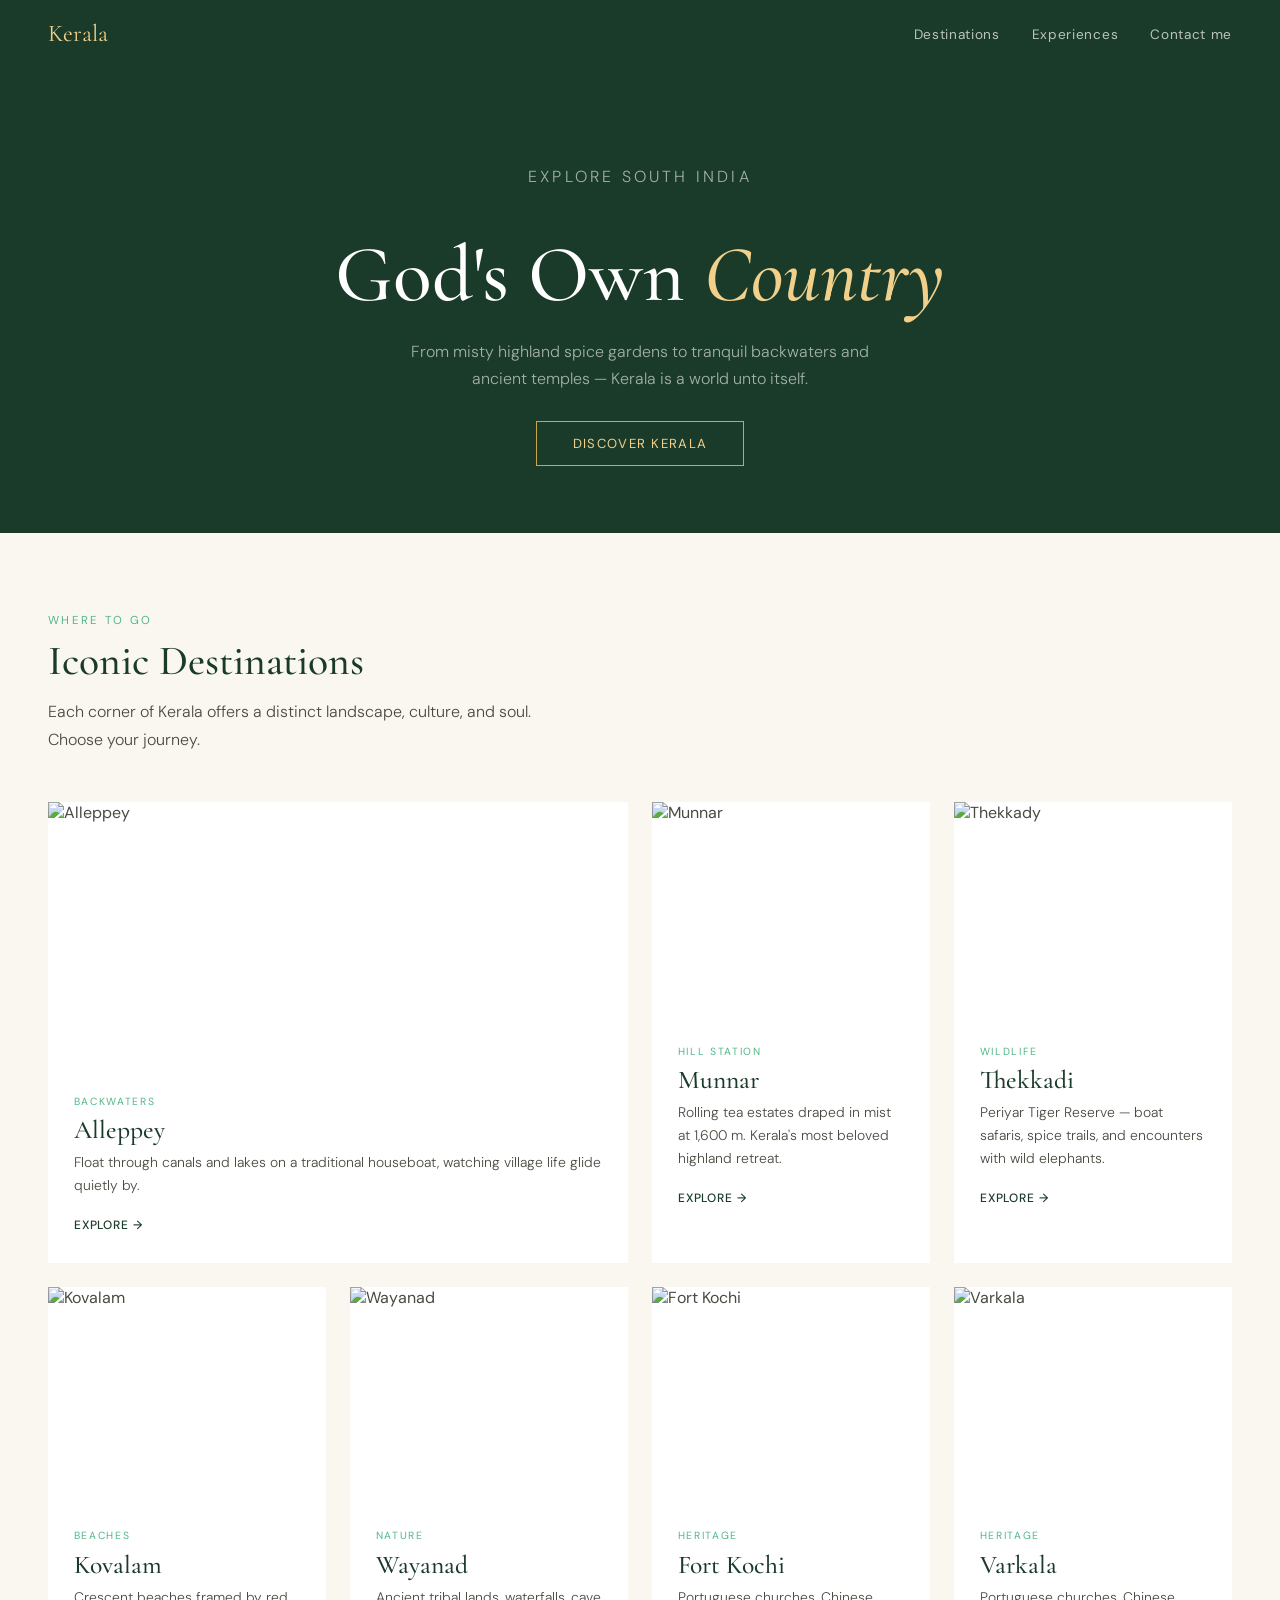
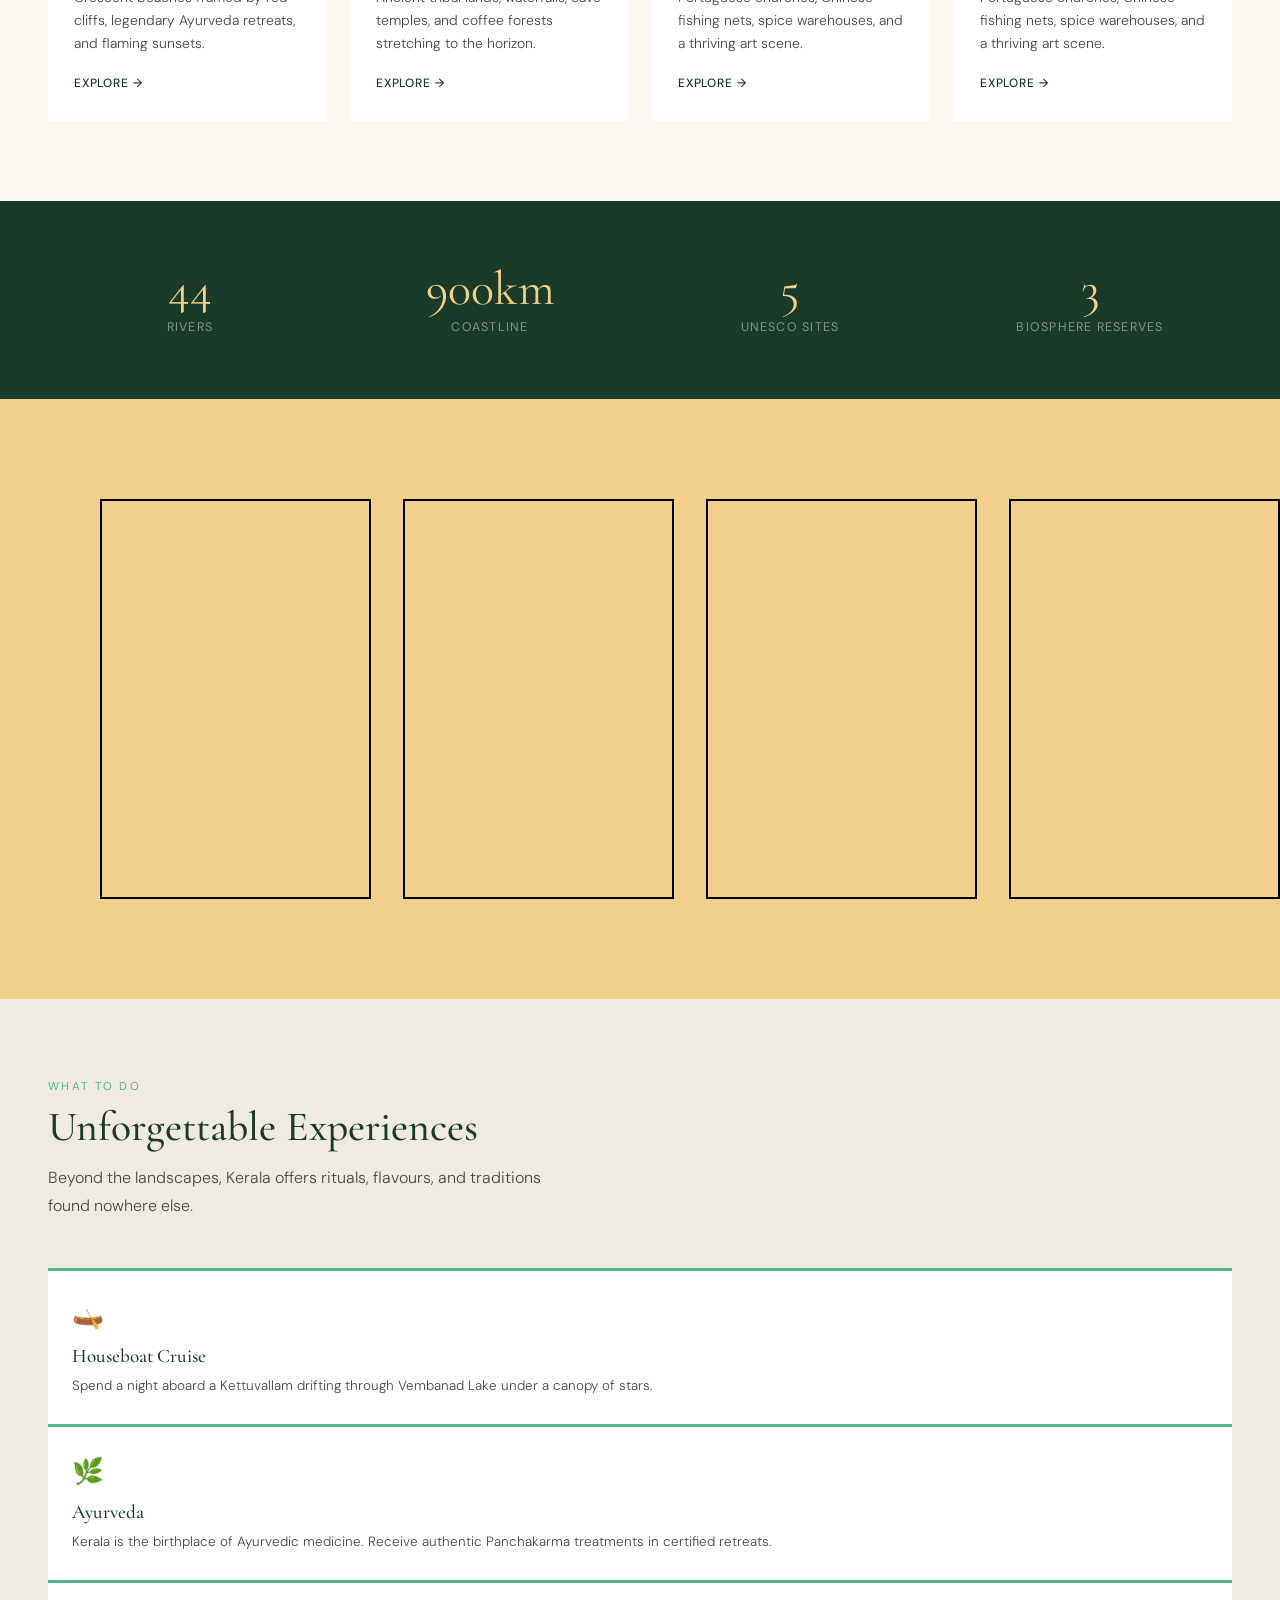
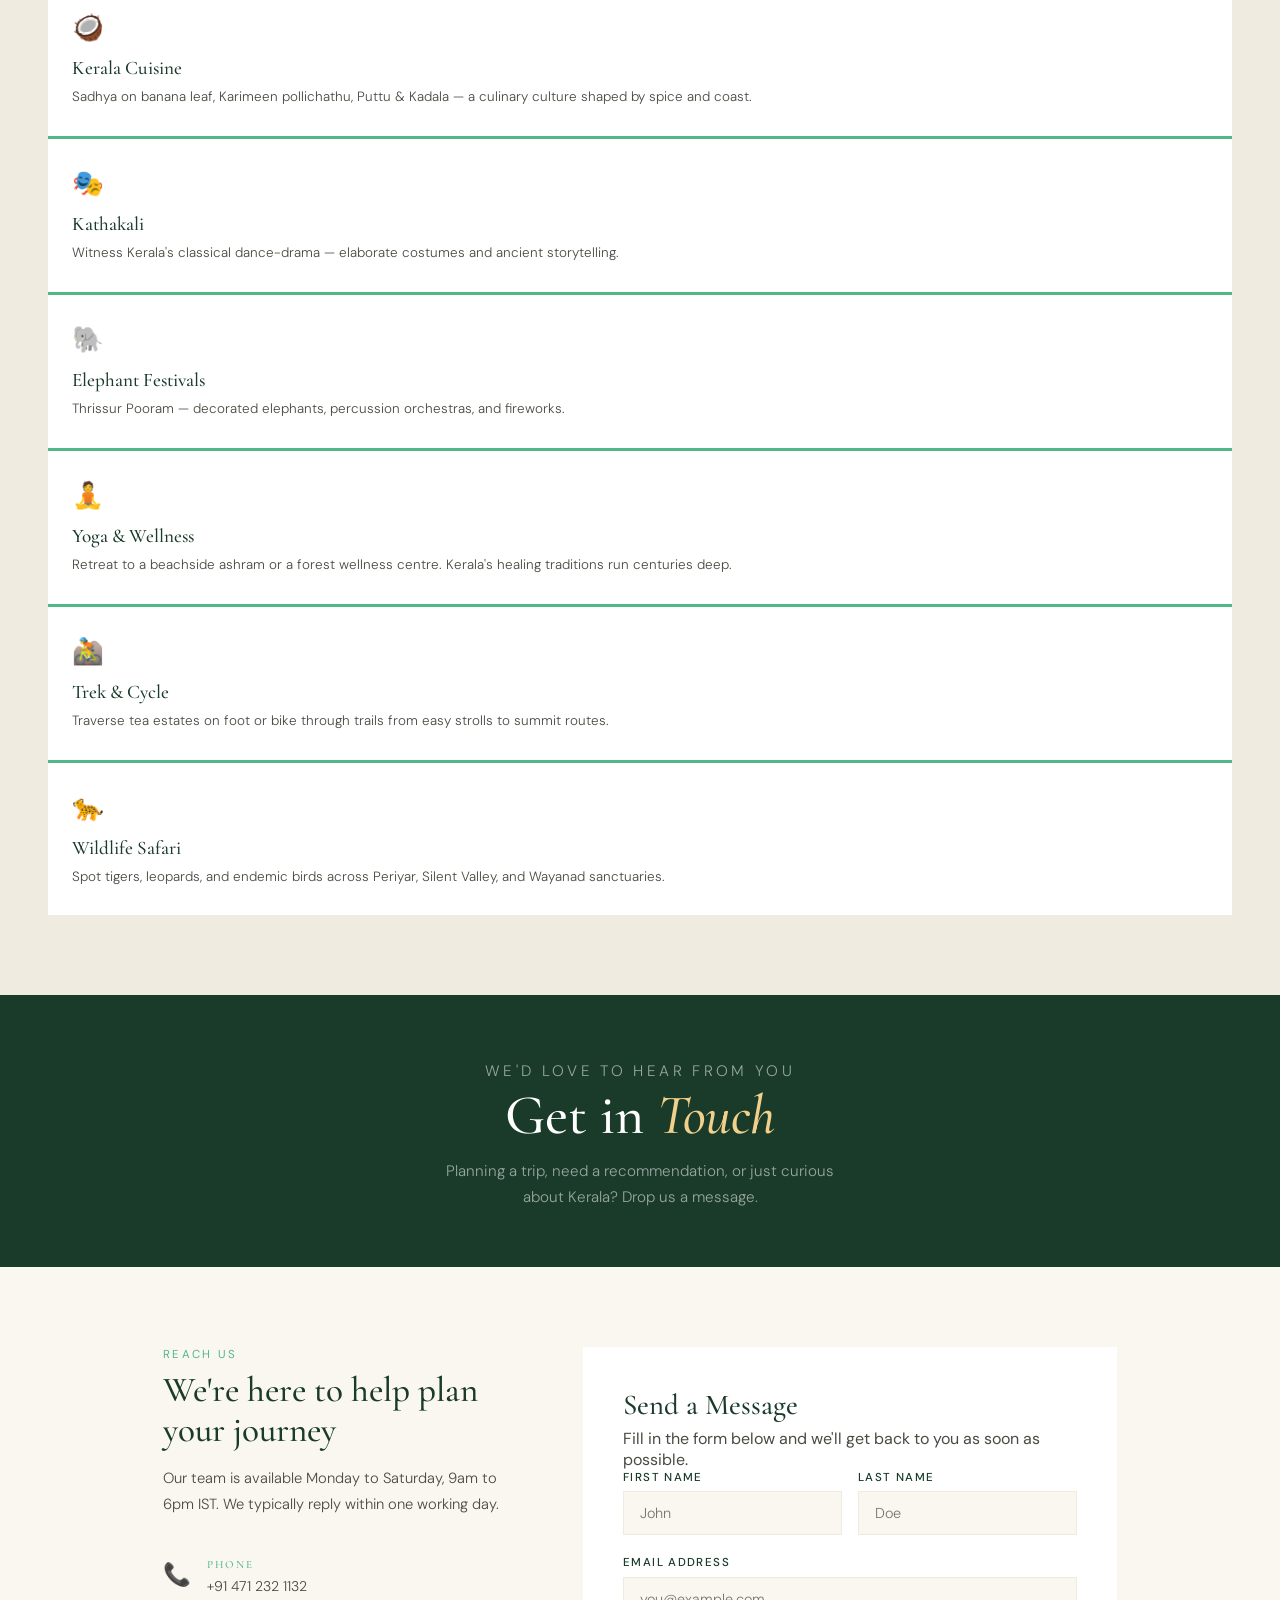
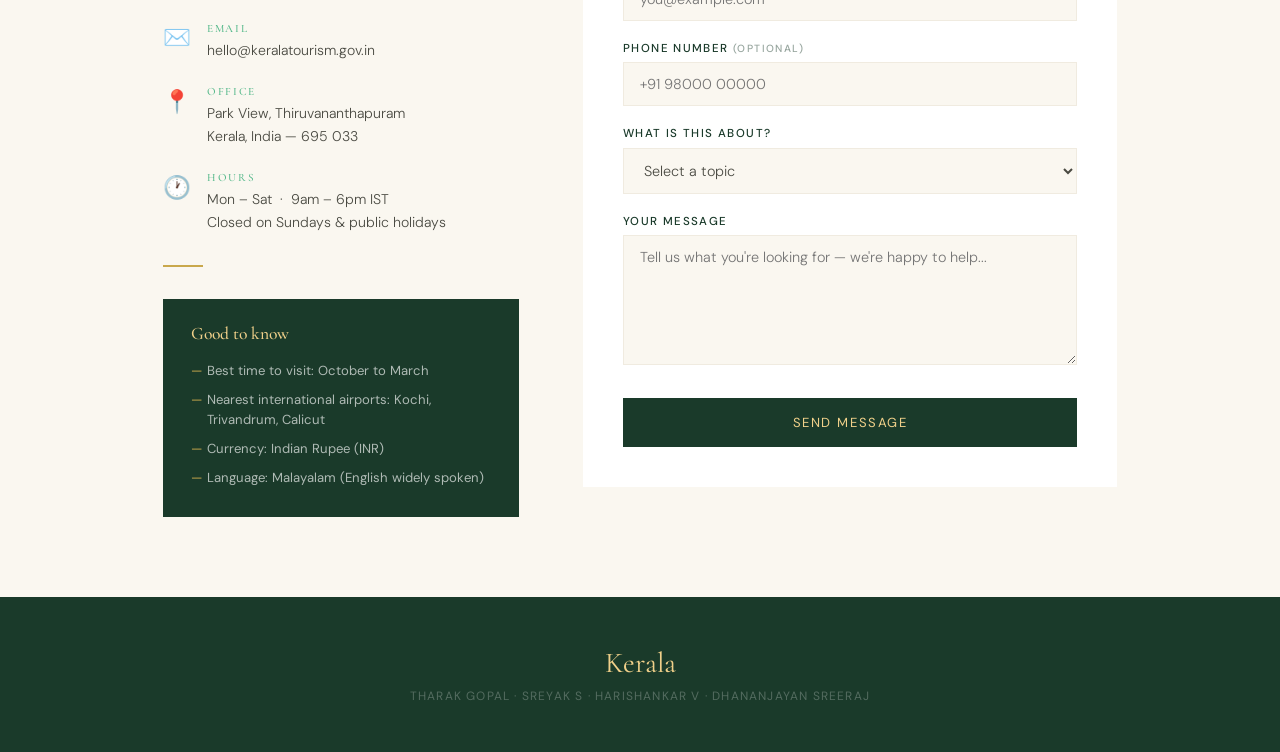
==== commit c256d863: "added names in footer" ====
--- a/index.html
+++ b/index.html
@@ -232,22 +232,7 @@
   </div><!-- end #experiences -->
 
 
-  <!-- FOOTER ──────────────────────────────── -->
-  <!-- <footer>
-    <div class="footer-logo">Kerala</div>
-    <p>God's Own Country · © 2025 Kerala Tourism</p>
-  </footer> -->
-
-  <!-- forms begin -->
- <!-- <nav class="navbar"> -->
-    <!-- Clicking the logo goes back to the main site -->
-    <!-- <a href="kerala_tourism.html" class="logo">Kerala</a> -->
-    <!-- <ul class="nav-links">
-      <li><a href="kerala_tourism.html#destinations">Destinations</a></li>
-      <li><a href="kerala_tourism.html#explore">Explore</a></li>
-      <li><a href="kerala_tourism.html#experiences">Experiences</a></li>
-    </ul> -->
-  <!-- </nav> -->
+
 
   <!-- PAGE HEADER ─────────────────────────── -->
   <div class="page-header">
@@ -333,11 +318,11 @@
         <div class="form-row">
           <div class="form-group">
             <label for="first-name">First Name</label>
-            <input type="text" id="first-name" placeholder="Arjun" />
+            <input type="text" id="first-name" placeholder="John" />
           </div>
           <div class="form-group">
             <label for="last-name">Last Name</label>
-            <input type="text" id="last-name" placeholder="Nair" />
+            <input type="text" id="last-name" placeholder="Doe" />
           </div>
         </div>
 
@@ -394,7 +379,7 @@
   <!-- FOOTER ──────────────────────────────── -->
   <footer>
     <div class="footer-logo">Kerala</div>
-    <p>God's Own Country · © 2025 Kerala Tourism</p>
+    <p>Tharak Gopal · Sreyak S · Harishankar V · Dhananjayan Sreeraj</p>
   </footer>
  <!-- forms end  -->
 
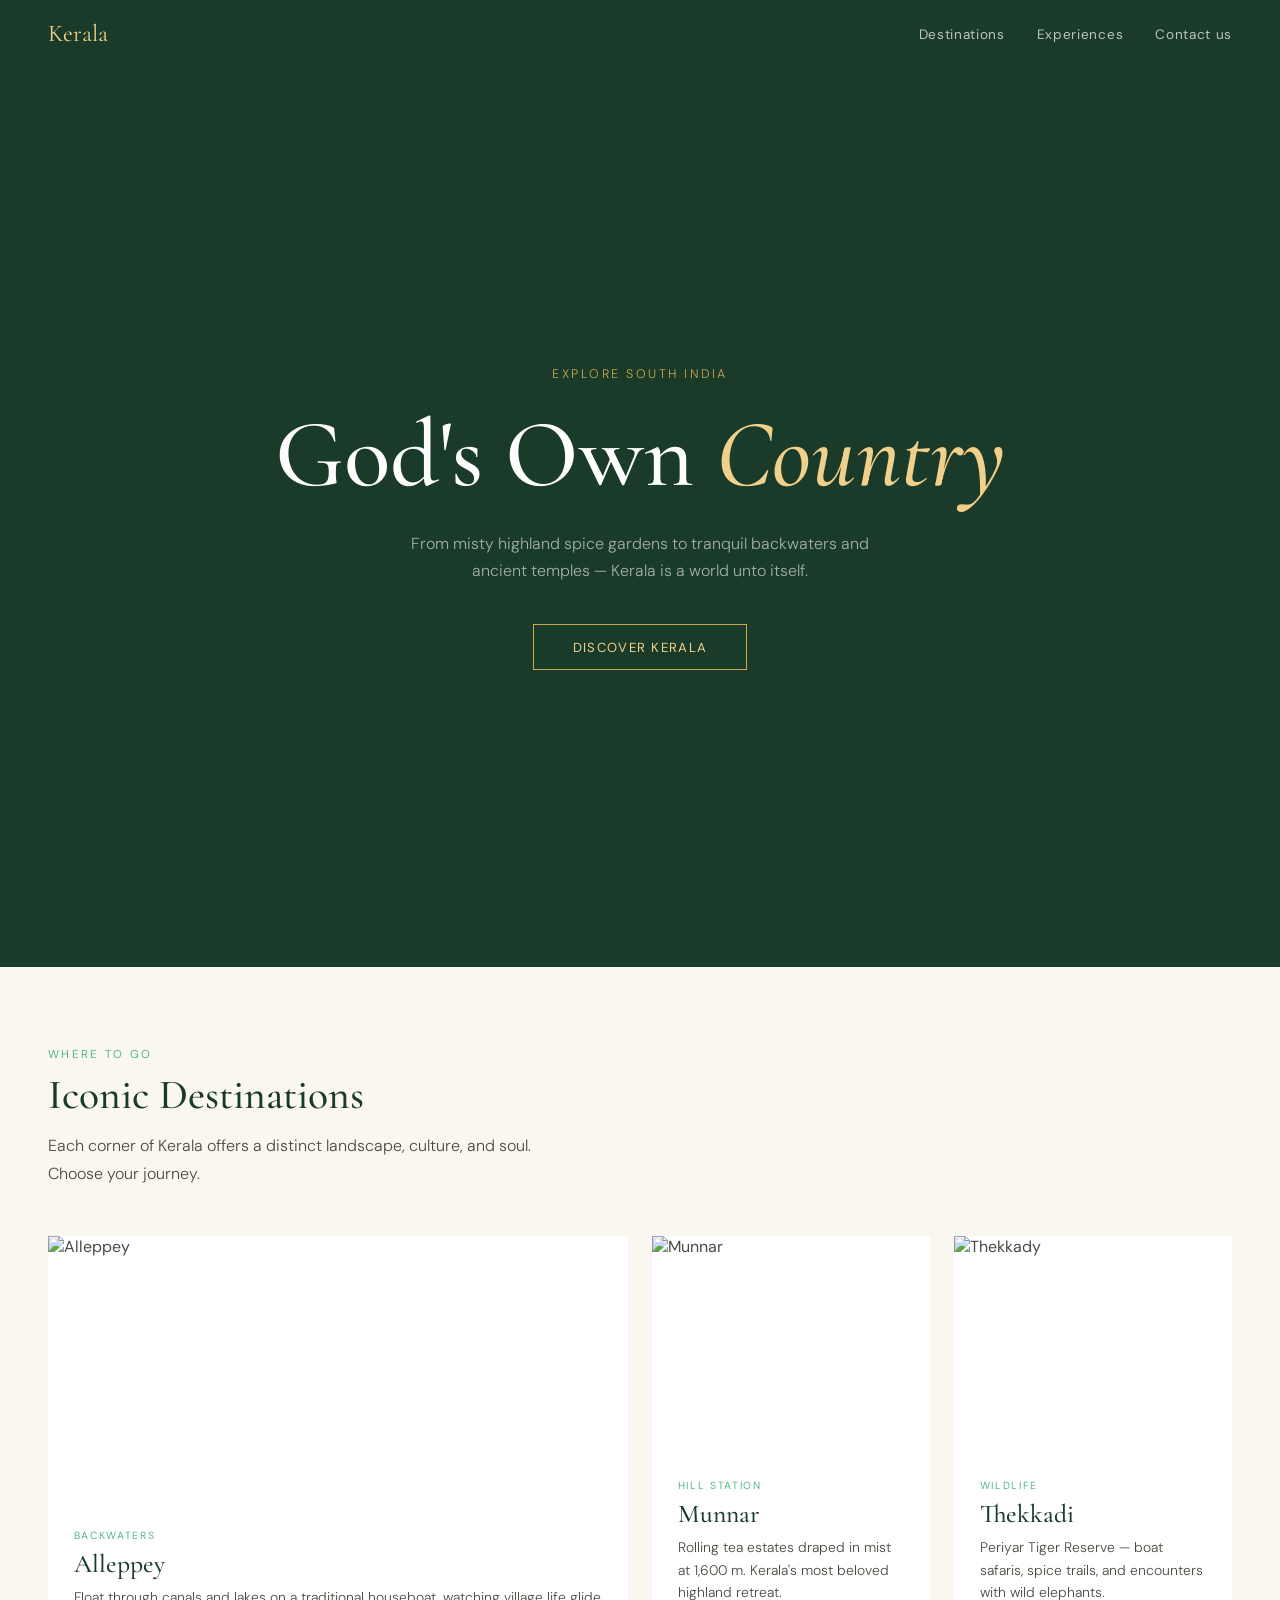
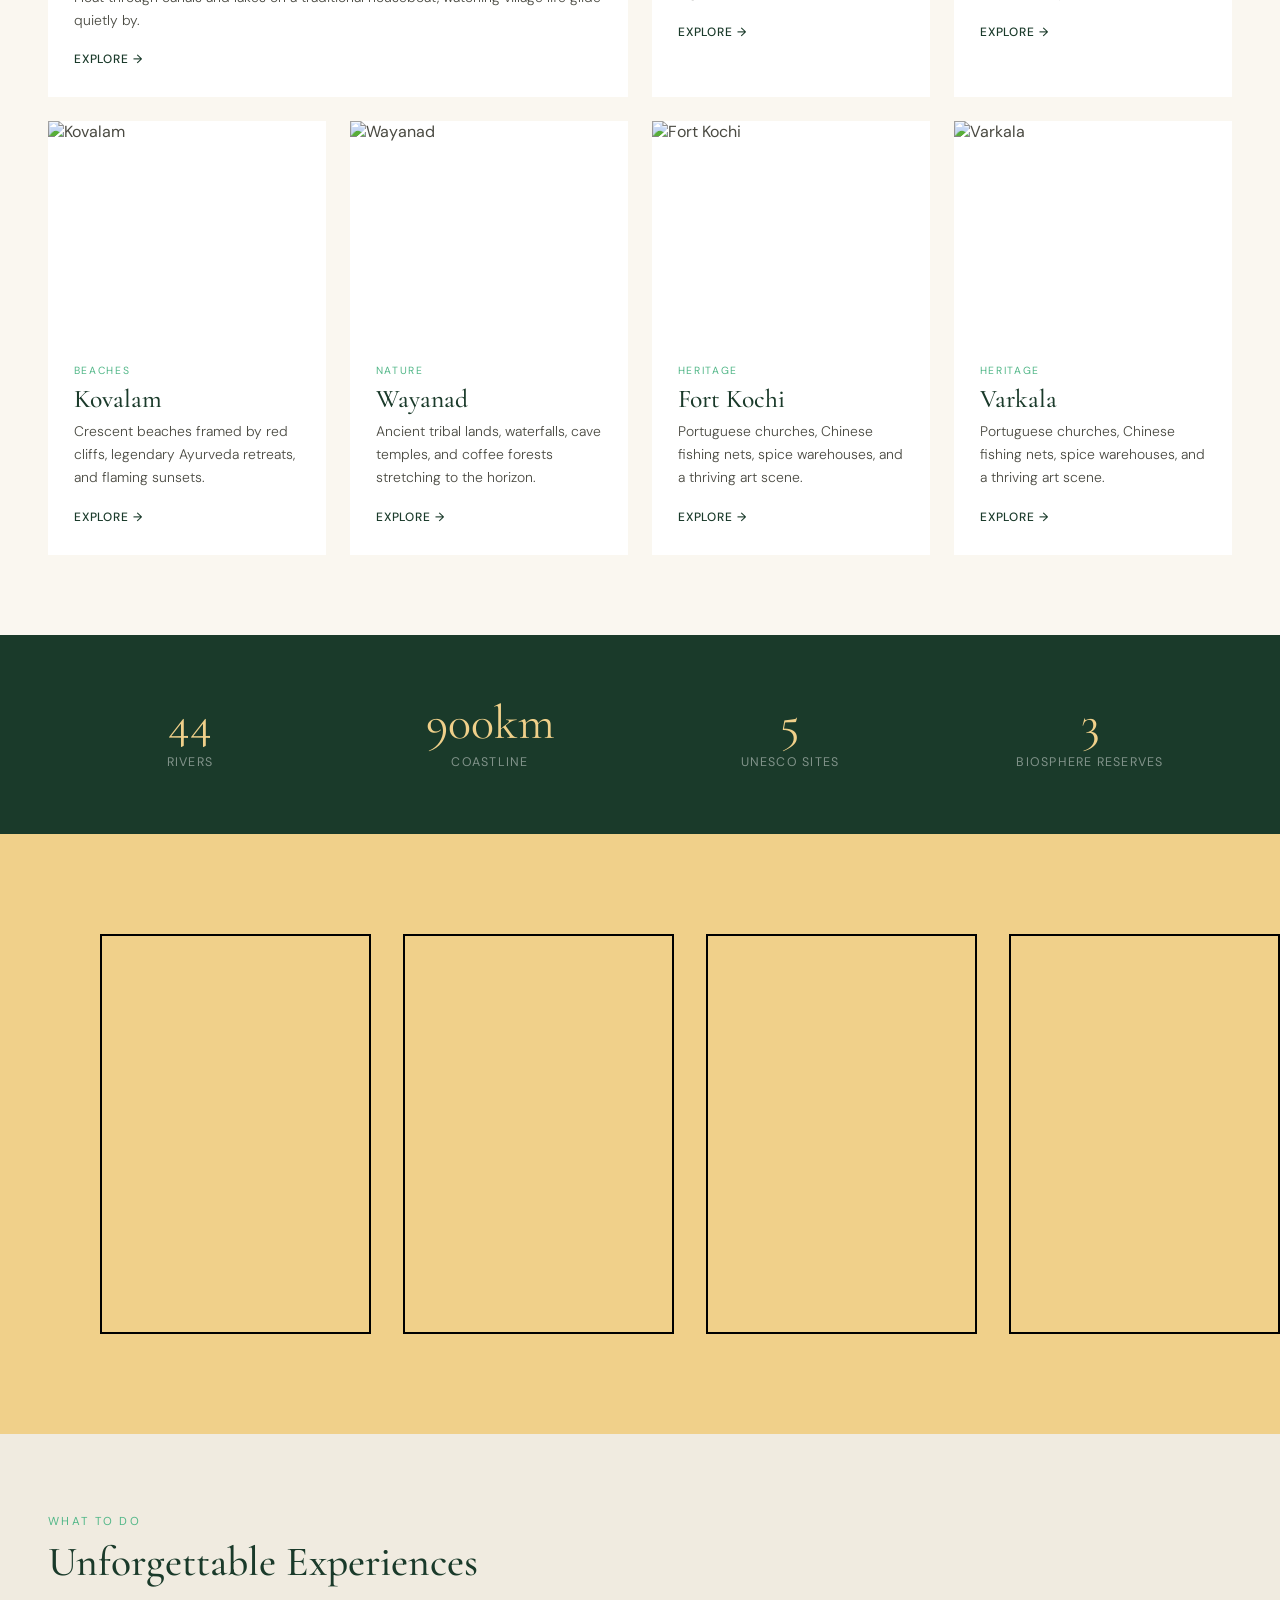
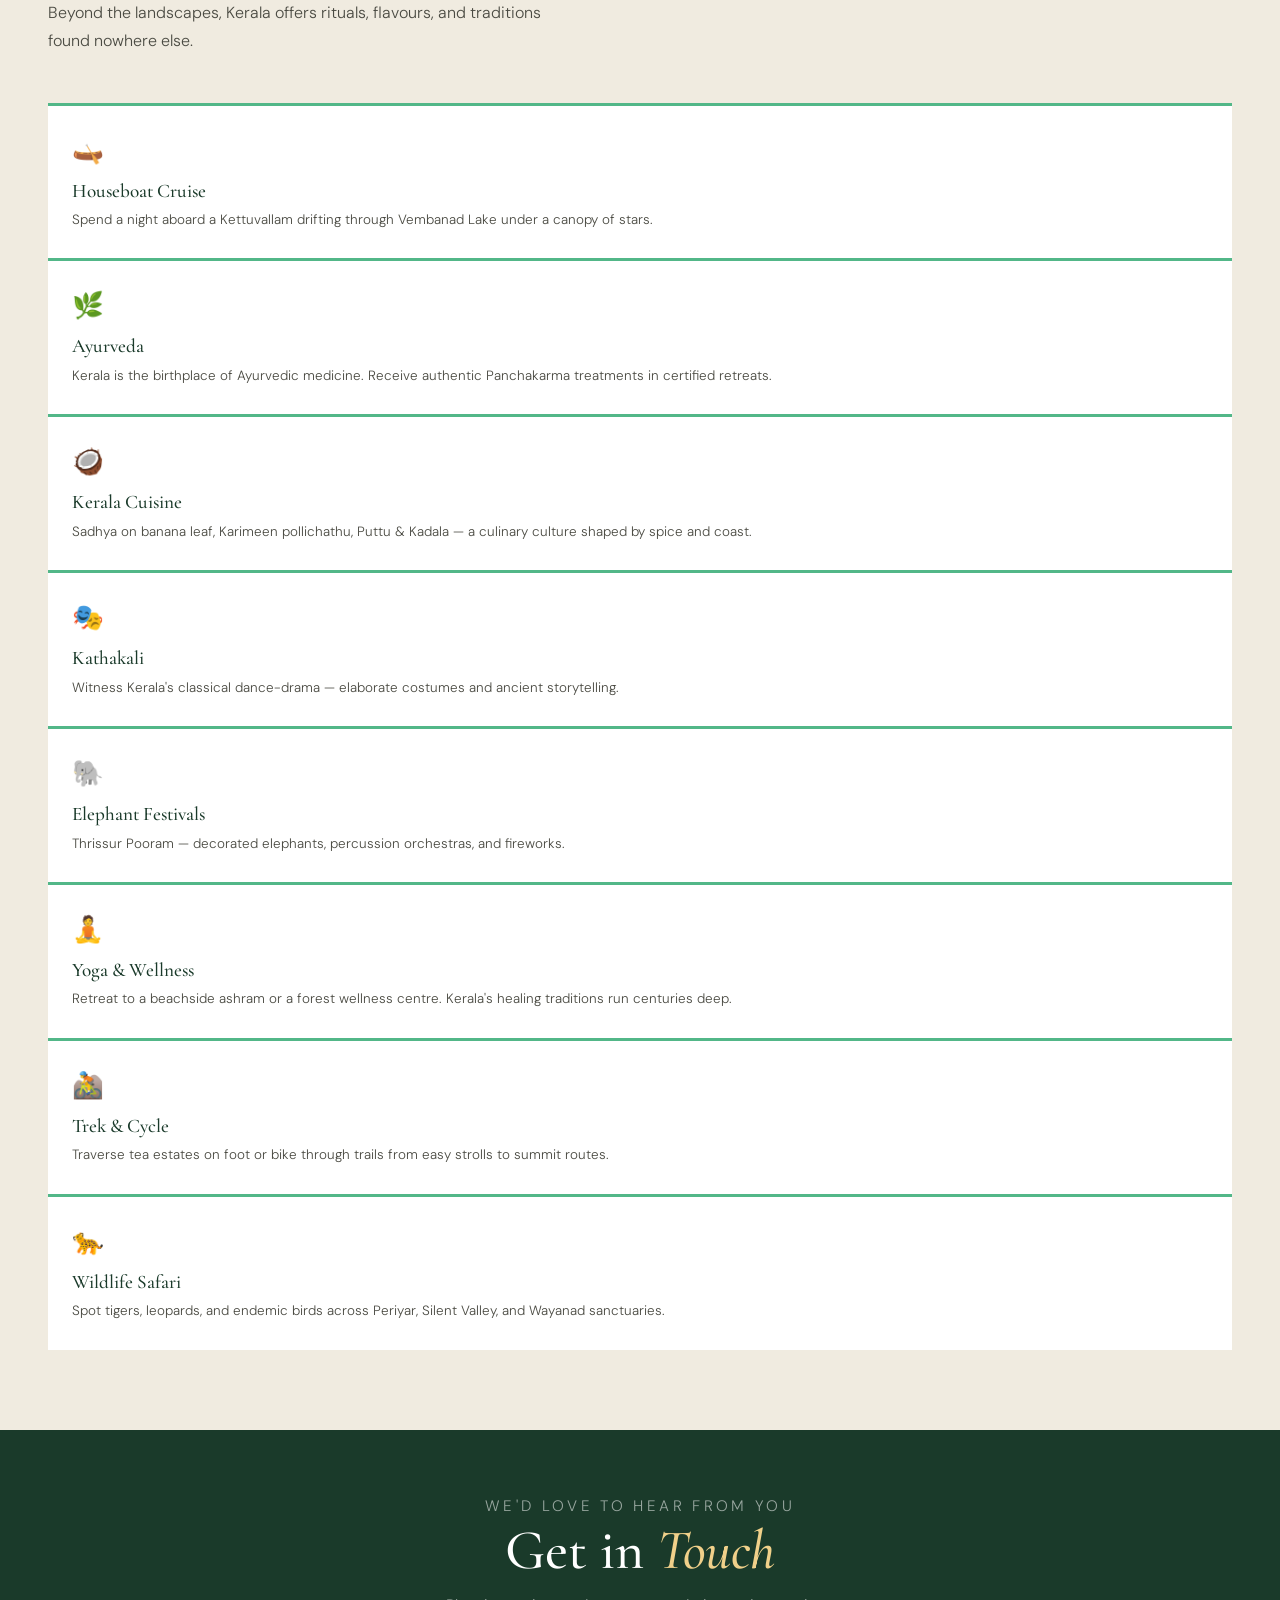
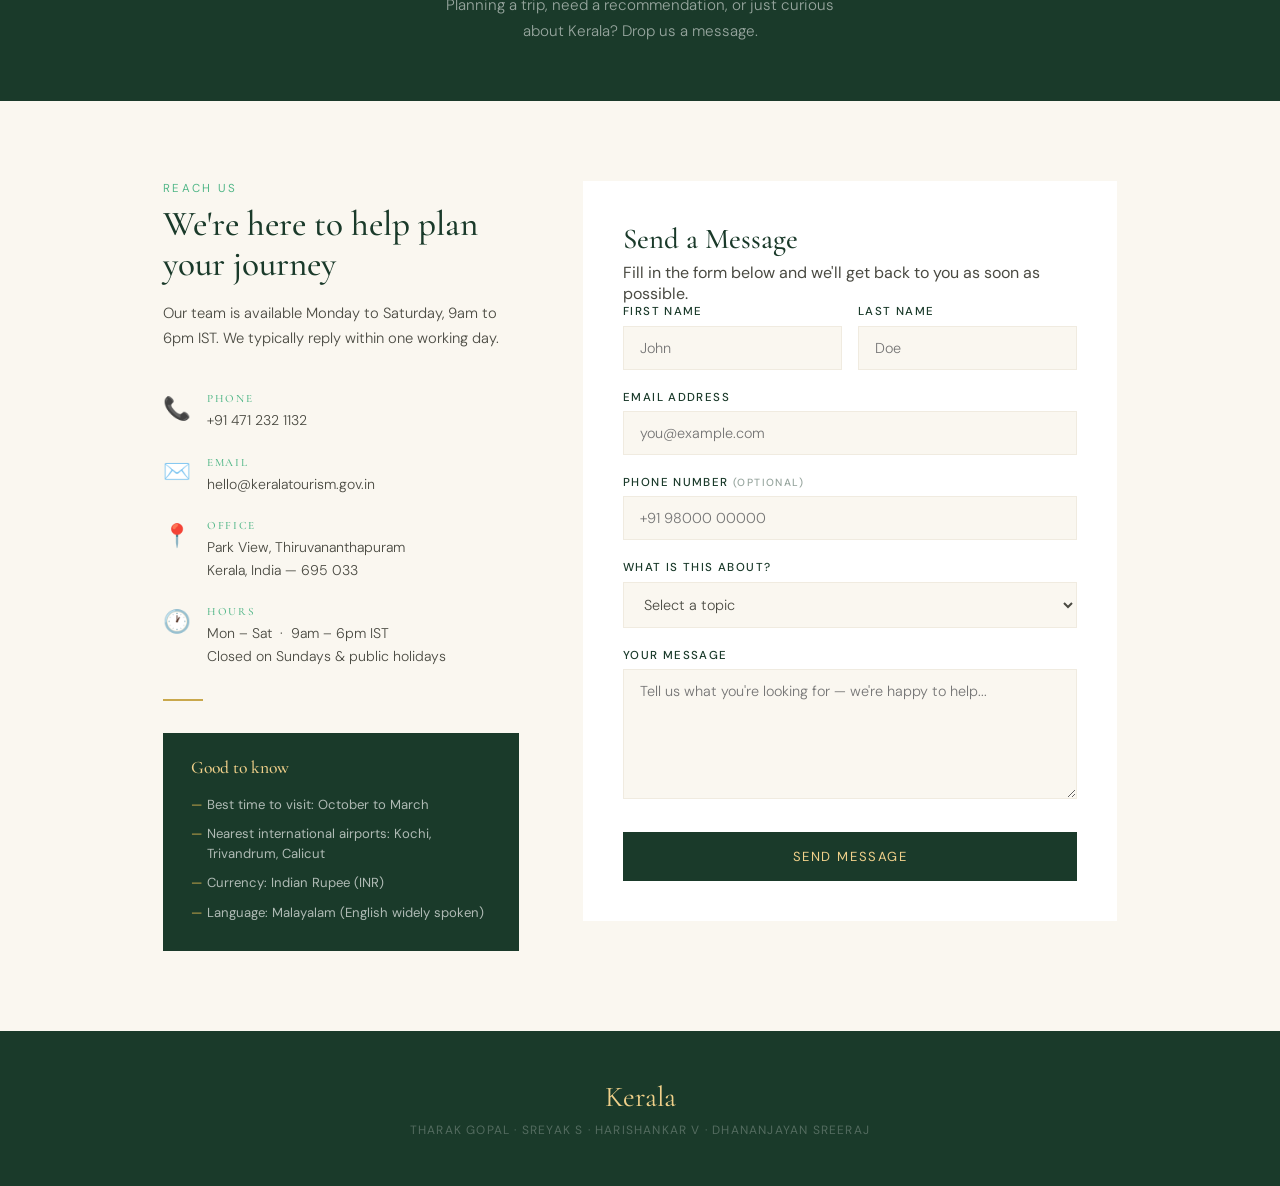
==== commit a38a6a02: "home page changes made" ====
--- a/index.html
+++ b/index.html
@@ -27,7 +27,7 @@
     <ul class="nav-links">
       <li><a href="#destinations">Destinations</a></li>
       <li><a href="#experiences">Experiences</a></li>
-      <li><a href="#forms"> Contact me</a></li>
+      <li><a href="#forms"> Contact us</a></li>
     </ul>
   </nav>
 
@@ -35,12 +35,12 @@
        To change the heading text, edit the
        h1 tag below.
   ────────────────────────────────────────── -->
-  <div class="hero">
-    <p class="hero-label"> EXPLORE SOUTH INDIA</p>
-    <h1>God's Own <em>Country</em></h1>
-    <p>From misty highland spice gardens to tranquil backwaters and ancient temples — Kerala is a world unto itself.</p>
-    <a href="#destinations" class="hero-btn">DISCOVER KERALA</a>
-  </div>
+<div id="landing">
+  <p class="hero-label">EXPLORE SOUTH INDIA</p>
+  <h1>God's Own <em>Country</em></h1>
+  <p>From misty highland spice gardens to tranquil backwaters and ancient temples — Kerala is a world unto itself.</p>
+  <a href="#destinations" class="hero-btn">DISCOVER KERALA</a>
+</div>
 
   <!-- DESTINATIONS ─────────────────────────
        Each <a class="card"> is one place.
--- a/style.css
+++ b/style.css
@@ -1,4 +1,73 @@
-
+    #landing {
+height: 100vh;
+background: var(--dark-green);
+display: flex;
+flex-direction: column;
+align-items: center;
+justify-content: center;
+text-align: center;
+padding: 2rem;
+}
+
+#landing .hero-label {
+font-size: 0.78rem;
+letter-spacing: 0.2em;
+color: var(--gold);
+margin-bottom: 1rem;
+}
+
+#landing h1 {
+font-family: 'Cormorant Garamond', serif;
+font-weight: 500;
+font-size: 6rem;
+color: var(--white);
+line-height: 1.1;
+margin-bottom: 1.4rem;
+}
+
+#landing h1 em {
+font-style: italic;
+color: var(--pale-gold);
+}
+
+#landing p {
+color: rgba(255, 255, 255, 0.6);
+font-size: 1rem;
+font-weight: 300;
+max-width: 460px;
+margin: 0 auto 2.5rem;
+line-height: 1.7;
+}
+
+#landing .hero-btn {
+display: inline-block;
+padding: 0.85rem 2.4rem;
+border: 1px solid var(--gold);
+color: var(--pale-gold);
+text-decoration: none;
+font-size: 0.82rem;
+letter-spacing: 0.1em;
+font-family: 'DM Sans', sans-serif;
+transition: background 0.2s, color 0.2s;
+}
+
+#landing .hero-btn:hover {
+background: var(--gold);
+color: var(--dark-green);
+}
+
+/* Hide old hero inside #home since landing replaces it */
+#home .hero {
+display: none;
+}
+
+@media (max-width: 768px) {
+#landing h1 { font-size: 3.5rem; }
+}
+
+@media (max-width: 480px) {
+#landing h1 { font-size: 2.6rem; }
+}
     /* ─────────────────────────────────────────
        COLOUR PALETTE
        Change these values to re-colour the site.
